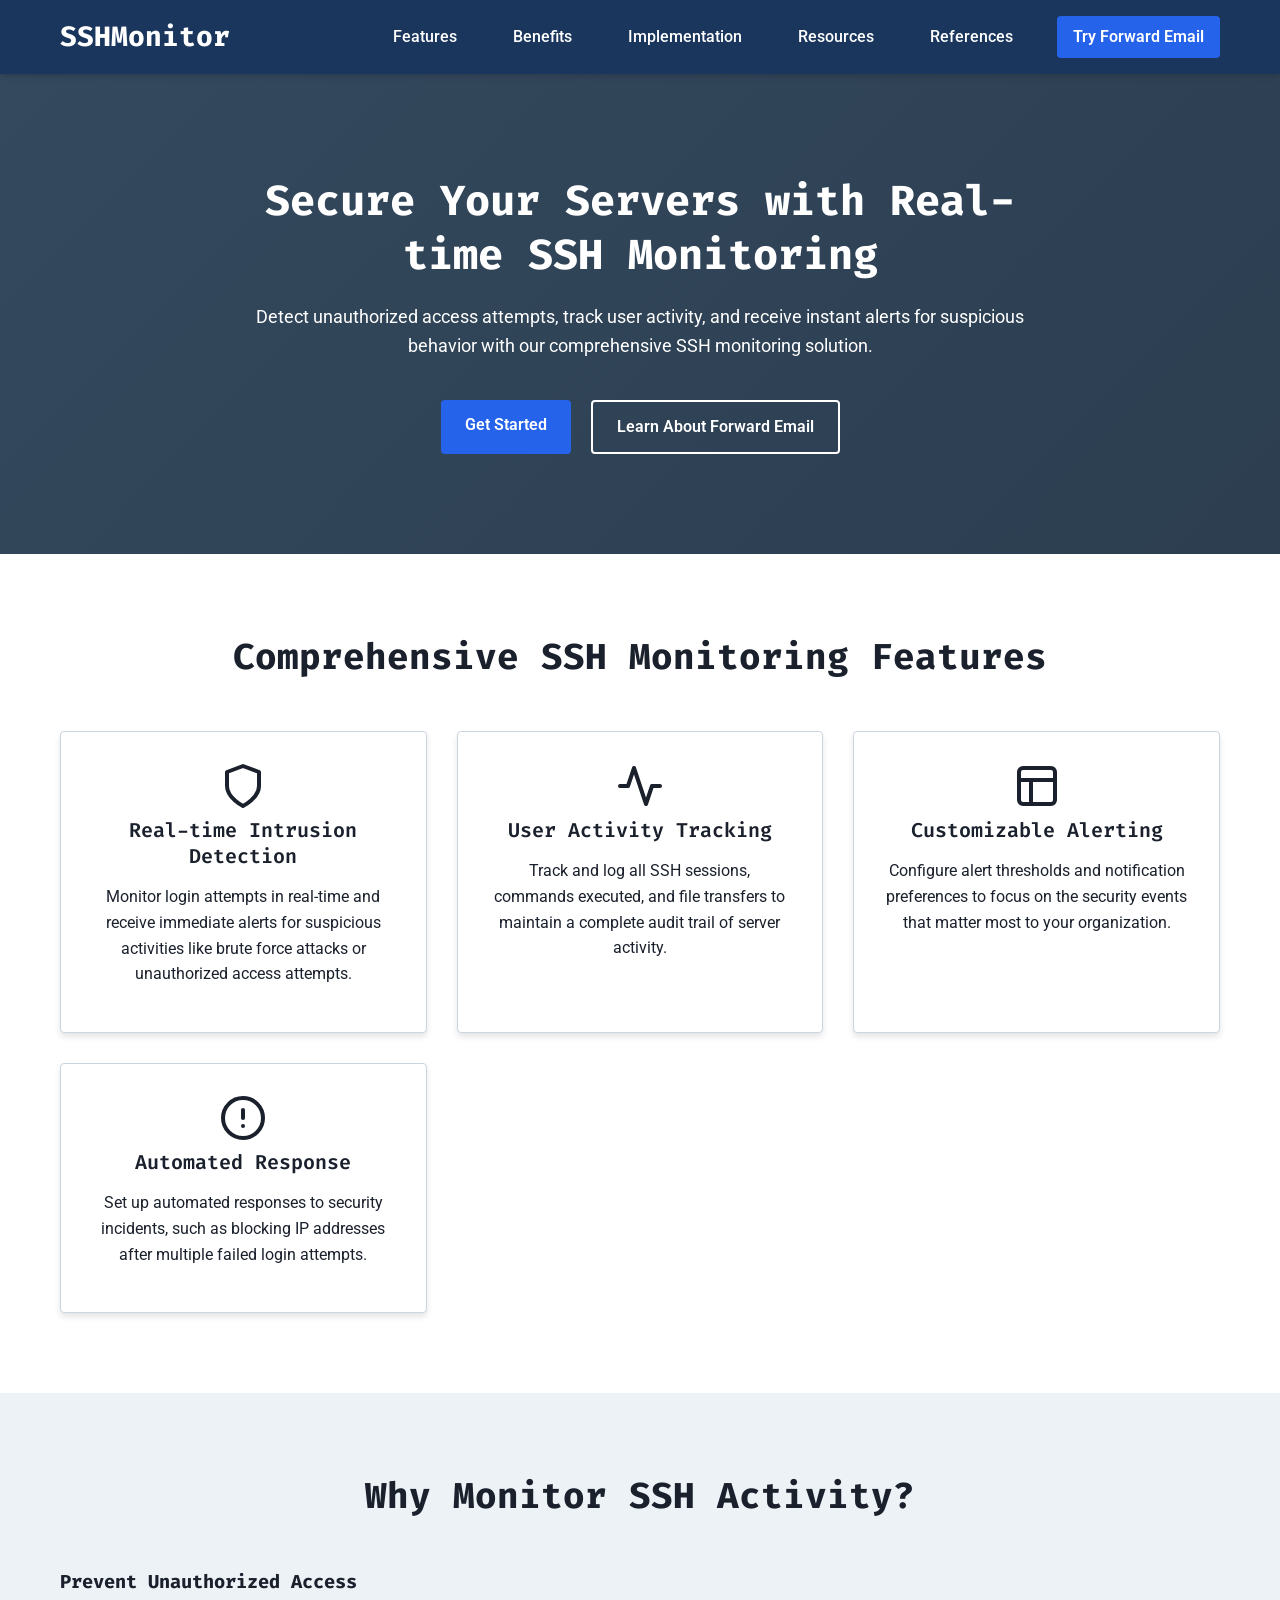
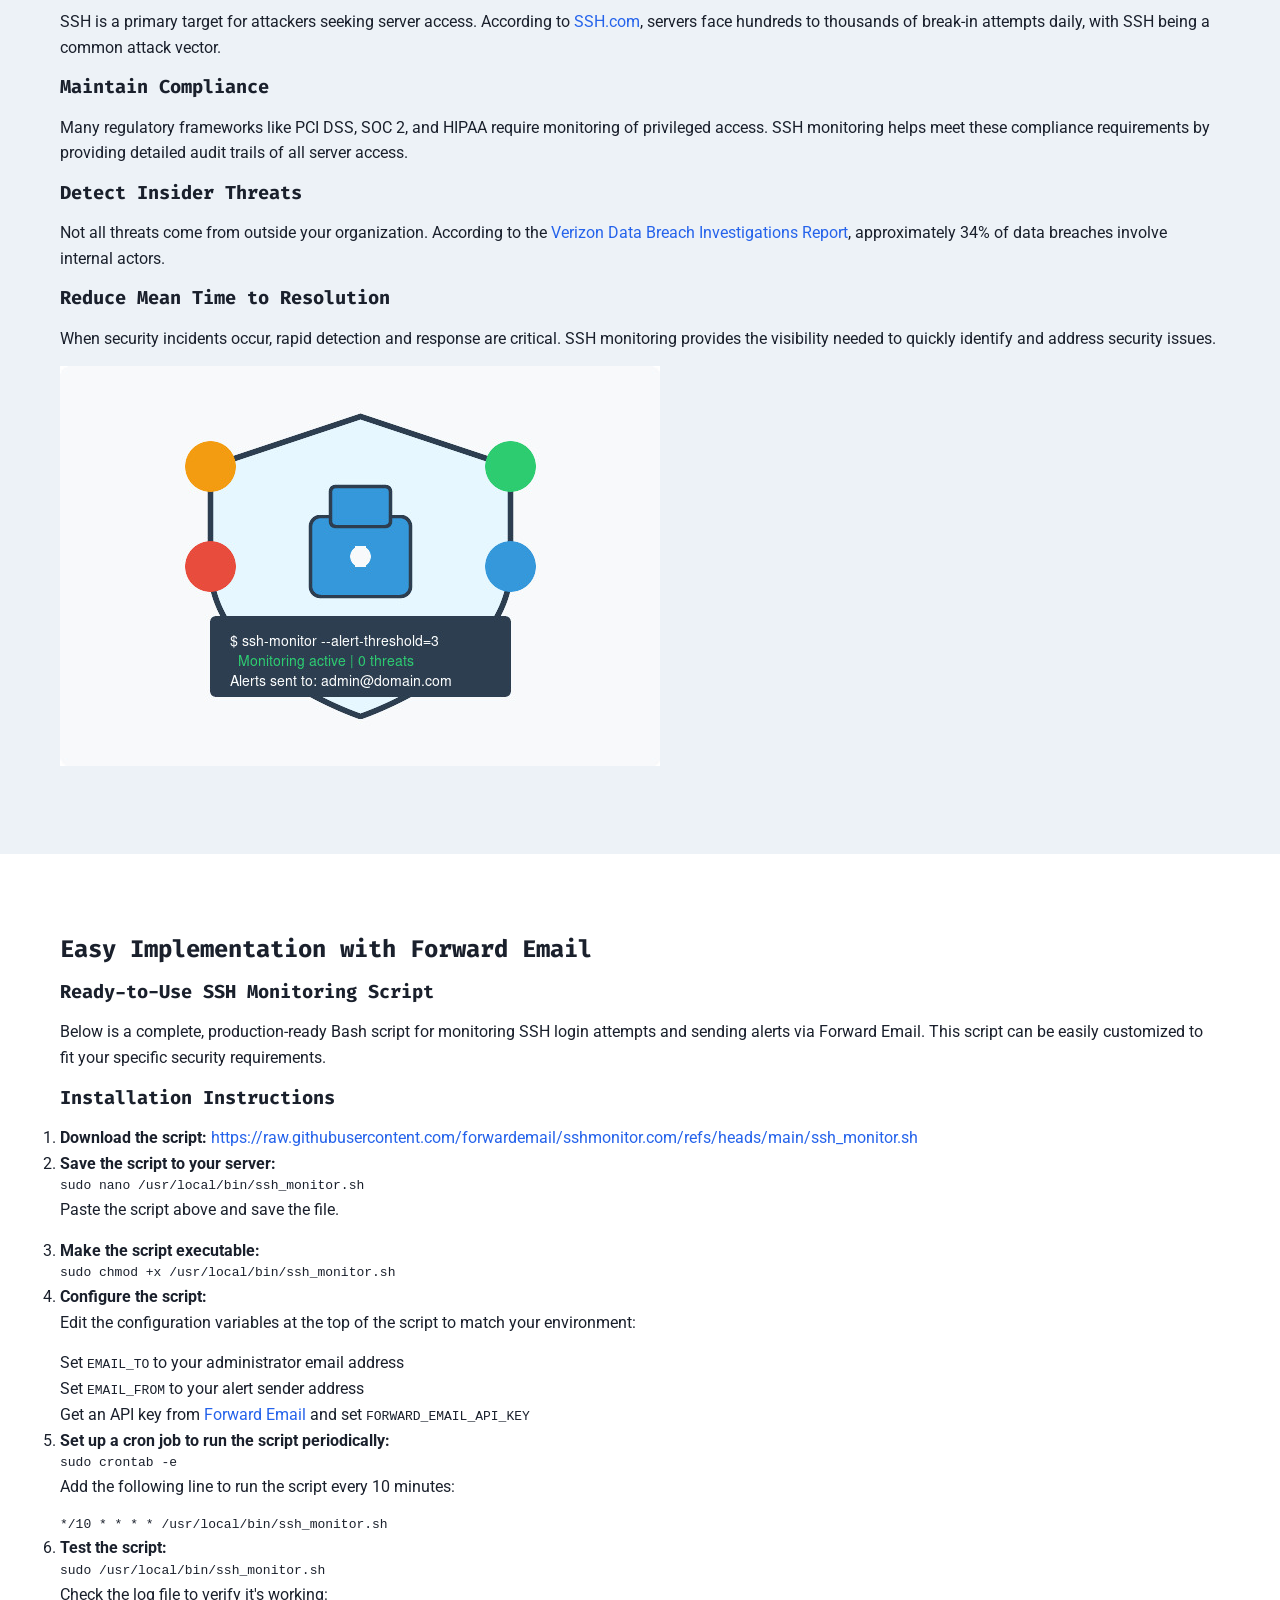
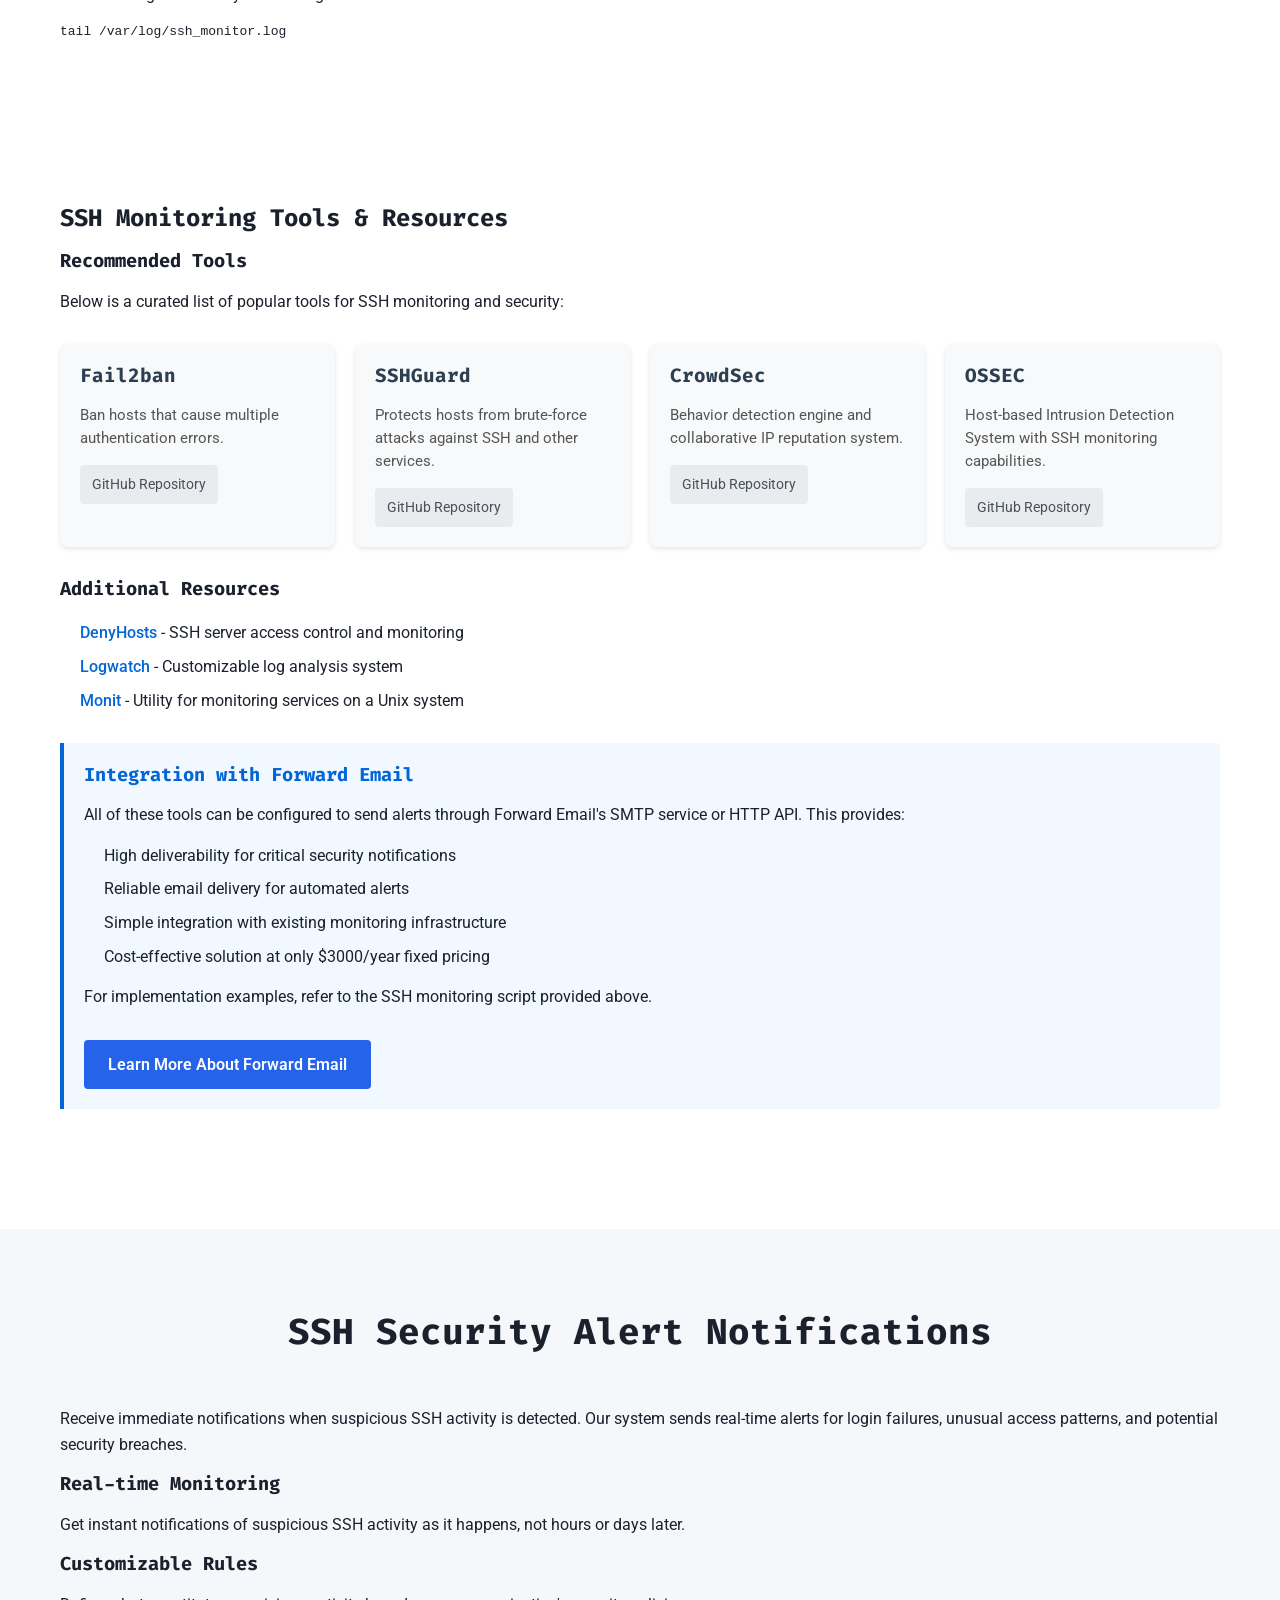
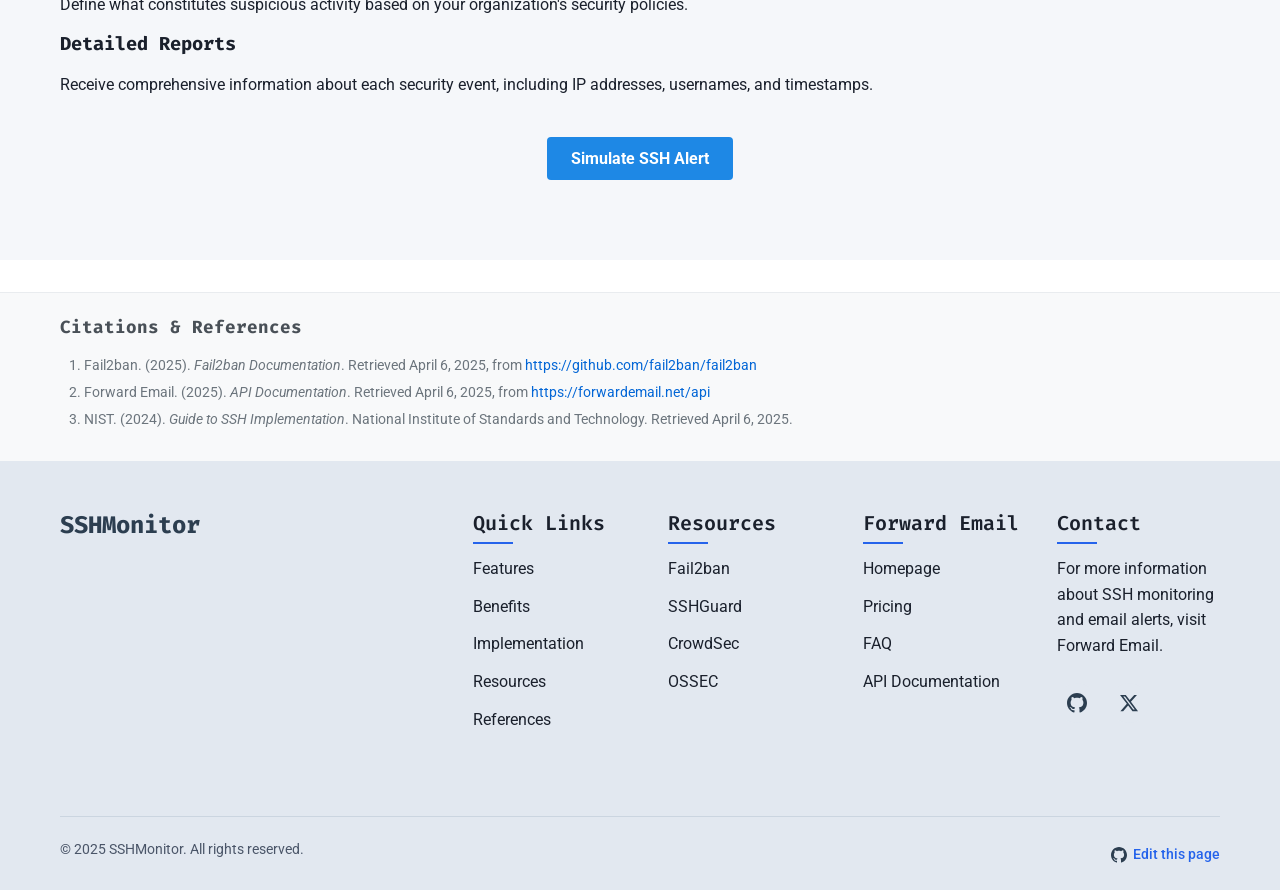
==== index.html @ 48f10095 "fix: added site" ====
<!DOCTYPE html>
<html lang="en">
<head>
    <link rel="preconnect" href="https://forwardemail.net">
    <meta charset="UTF-8">
    <meta name="viewport" content="width=device-width, initial-scale=1.0">
    <title>SSH Monitoring | Real-time Security Alerts & Activity Tracking</title>
    <meta name="description" content="Secure your servers with comprehensive SSH monitoring. Get real-time alerts for unauthorized access attempts, track user activity, and enhance your security posture.">
    <meta name="keywords" content="SSH monitoring, SSH security monitoring, SSH access monitoring, SSH activity monitoring, SSH connection monitoring, SSH login monitoring, SSH security alerts">
    <link rel="stylesheet" href="css/styles.css">
    <link rel="stylesheet" href="css/seo-optimization.css">
    <link rel="stylesheet" href="css/resources.css">
    <link rel="stylesheet" href="css/citations-compact.css">
    <link rel="stylesheet" href="css/enhanced-navigation.css">
    <link rel="stylesheet" href="css/light-mode.css">
    <link rel="stylesheet" href="css/light-mode-optimization.css">
    <link rel="stylesheet" href="css/global-contrast-fix.css">
    <link rel="stylesheet" href="css/light-mode-contrast-fix.css">
    <link rel="stylesheet" href="css/edit-link.css">
    <link rel="stylesheet" href="css/hero-text-fix.css">
    <link rel="stylesheet" href="css/mobile-menu.css">
    <link rel="stylesheet" href="css/mobile-header-fix.css">
    <link rel="stylesheet" href="css/button-contrast-fix.css">
    <!-- Favicon -->
    <link rel="icon" href="images/favicon.ico" type="image/x-icon">
    <script src="js/seo-optimization.js" defer></script>
    <script src="js/script.js" defer></script>

</head>
<body>
    <header>
        <div class="container">
            <div class="header-content">
                <div class="logo">
                    <h1>SSHMonitor</h1>
                </div>
                <nav>
                    <ul class="nav-links">
                        <li><a href="#features">Features</a></li>
                        <li><a href="#benefits">Benefits</a></li>
                        <li><a href="#implementation">Implementation</a></li>
                        <li><a href="#resources">Resources</a></li>
                        <li><a href="#citations">References</a></li>
                        <li><a href="https://forwardemail.net" class="btn-primary">Try Forward Email</a></li>
                    </ul>
                </nav>
            </div>
        </div>
    </header>

    <section class="hero">
        <div class="container">
            <div class="hero-content">
                <h1>Secure Your Servers with Real-time SSH Monitoring</h1>
                <p>Detect unauthorized access attempts, track user activity, and receive instant alerts for suspicious behavior with our comprehensive SSH monitoring solution.</p>
                <div class="cta-buttons">
                    <a href="#implementation" class="btn-primary">Get Started</a>
                    <a href="https://forwardemail.net" class="btn-secondary">Learn About Forward Email</a>
                </div>
            </div>
        </div>
    </section>

    <section id="features" class="features">
        <div class="container">
            <h2>Comprehensive SSH Monitoring Features</h2>
            <div class="features-grid">
                <div class="feature-card">
                    <div class="feature-icon">
                        <svg xmlns="http://www.w3.org/2000/svg" viewBox="0 0 24 24" width="48" height="48" fill="none" stroke="currentColor" stroke-width="2" stroke-linecap="round" stroke-linejoin="round">
                            <path d="M12 22s8-4 8-10V5l-8-3-8 3v7c0 6 8 10 8 10z"></path>
                        </svg>
                    </div>
                    <h3>Real-time Intrusion Detection</h3>
                    <p>Monitor login attempts in real-time and receive immediate alerts for suspicious activities like brute force attacks or unauthorized access attempts.</p>
                </div>
                <div class="feature-card">
                    <div class="feature-icon">
                        <svg xmlns="http://www.w3.org/2000/svg" viewBox="0 0 24 24" width="48" height="48" fill="none" stroke="currentColor" stroke-width="2" stroke-linecap="round" stroke-linejoin="round">
                            <path d="M22 12h-4l-3 9L9 3l-3 9H2"></path>
                        </svg>
                    </div>
                    <h3>User Activity Tracking</h3>
                    <p>Track and log all SSH sessions, commands executed, and file transfers to maintain a complete audit trail of server activity.</p>
                </div>
                <div class="feature-card">
                    <div class="feature-icon">
                        <svg xmlns="http://www.w3.org/2000/svg" viewBox="0 0 24 24" width="48" height="48" fill="none" stroke="currentColor" stroke-width="2" stroke-linecap="round" stroke-linejoin="round">
                            <rect x="3" y="3" width="18" height="18" rx="2" ry="2"></rect>
                            <line x1="3" y1="9" x2="21" y2="9"></line>
                            <line x1="9" y1="21" x2="9" y2="9"></line>
                        </svg>
                    </div>
                    <h3>Customizable Alerting</h3>
                    <p>Configure alert thresholds and notification preferences to focus on the security events that matter most to your organization.</p>
                </div>
                <div class="feature-card">
                    <div class="feature-icon">
                        <svg xmlns="http://www.w3.org/2000/svg" viewBox="0 0 24 24" width="48" height="48" fill="none" stroke="currentColor" stroke-width="2" stroke-linecap="round" stroke-linejoin="round">
                            <circle cx="12" cy="12" r="10"></circle>
                            <line x1="12" y1="8" x2="12" y2="12"></line>
                            <line x1="12" y1="16" x2="12.01" y2="16"></line>
                        </svg>
                    </div>
                    <h3>Automated Response</h3>
                    <p>Set up automated responses to security incidents, such as blocking IP addresses after multiple failed login attempts.</p>
                </div>
            </div>
        </div>
    </section>

    <section id="benefits" class="benefits">
        <div class="container">
            <h2>Why Monitor SSH Activity?</h2>
            <div class="benefits-content">
                <div class="benefits-text">
                    <h3>Prevent Unauthorized Access</h3>
                    <p>SSH is a primary target for attackers seeking server access. According to <a href="https://www.ssh.com/academy/ssh/security" target="_blank">SSH.com</a>, servers face hundreds to thousands of break-in attempts daily, with SSH being a common attack vector.</p>

                    <h3>Maintain Compliance</h3>
                    <p>Many regulatory frameworks like PCI DSS, SOC 2, and HIPAA require monitoring of privileged access. SSH monitoring helps meet these compliance requirements by providing detailed audit trails of all server access.</p>

                    <h3>Detect Insider Threats</h3>
                    <p>Not all threats come from outside your organization. According to the <a href="https://www.verizon.com/business/resources/reports/dbir/" target="_blank">Verizon Data Breach Investigations Report</a>, approximately 34% of data breaches involve internal actors.</p>

                    <h3>Reduce Mean Time to Resolution</h3>
                    <p>When security incidents occur, rapid detection and response are critical. SSH monitoring provides the visibility needed to quickly identify and address security issues.</p>
                </div>
                <div class="benefits-image">
                    <img src="images/ssh-benefits.jpg" alt="Forward Email service illustration">
                </div>
            </div>
        </div>
    </section>

    <section id="implementation" class="implementation">
        <div class="container">
            <h2>Easy Implementation with Forward Email</h2>
            <div class="implementation-content">
                <h3>Ready-to-Use SSH Monitoring Script</h3>
                <p>Below is a complete, production-ready Bash script for monitoring SSH login attempts and sending alerts via Forward Email. This script can be easily customized to fit your specific security requirements.</p>
                <h3>Installation Instructions</h3>
                <ol class="installation-steps">
                  <li>
<strong>Download the script:</strong> <a href="https://raw.githubusercontent.com/forwardemail/sshmonitor.com/refs/heads/main/ssh_monitor.sh" target="_blank">https://raw.githubusercontent.com/forwardemail/sshmonitor.com/refs/heads/main/ssh_monitor.sh</a>
                  </li>
                    <li>
                        <strong>Save the script to your server:</strong>
                        <div class="code-container">
                            <pre class="shiki-code" data-language="bash">sudo nano /usr/local/bin/ssh_monitor.sh</pre>
                        </div>
                        <p>Paste the script above and save the file.</p>
                    </li>
                    <li>
                        <strong>Make the script executable:</strong>
                        <div class="code-container">
                            <pre class="shiki-code" data-language="bash">sudo chmod +x /usr/local/bin/ssh_monitor.sh</pre>
                        </div>
                    </li>
                    <li>
                        <strong>Configure the script:</strong>
                        <p>Edit the configuration variables at the top of the script to match your environment:</p>
                        <ul>
                            <li>Set <code>EMAIL_TO</code> to your administrator email address</li>
                            <li>Set <code>EMAIL_FROM</code> to your alert sender address</li>
                            <li>Get an API key from <a href="https://forwardemail.net/my-account/security">Forward Email</a> and set <code>FORWARD_EMAIL_API_KEY</code></li>
                        </ul>
                    </li>
                    <li>
                        <strong>Set up a cron job to run the script periodically:</strong>
                        <pre><code>sudo crontab -e</code></pre>
                        <p>Add the following line to run the script every 10 minutes:</p>
                        <pre><code>*/10 * * * * /usr/local/bin/ssh_monitor.sh</code></pre>
                    </li>
                    <li>
                        <strong>Test the script:</strong>
                        <pre><code>sudo /usr/local/bin/ssh_monitor.sh</code></pre>
                        <p>Check the log file to verify it's working:</p>
                        <pre><code>tail /var/log/ssh_monitor.log</code></pre>
                    </li>
                </ol>
            </div>
        </div>
    </section>

    <section id="resources" class="resources">
        <div class="container">
            <h2>SSH Monitoring Tools &amp; Resources</h2>
            <div class="resources-content">
                <h3>Recommended Tools</h3>
                <p>Below is a curated list of popular tools for SSH monitoring and security:</p>

                <div class="tools-grid">
                    <div class="tool-card">
                        <h4>Fail2ban</h4>
                        <p>Ban hosts that cause multiple authentication errors.</p>
                        <a href="https://github.com/fail2ban/fail2ban" class="tool-link">GitHub Repository</a>
                    </div>
                    <div class="tool-card">
                        <h4>SSHGuard</h4>
                        <p>Protects hosts from brute-force attacks against SSH and other services.</p>
                        <a href="https://github.com/SSHGuard/sshguard" class="tool-link">GitHub Repository</a>
                    </div>
                    <div class="tool-card">
                        <h4>CrowdSec</h4>
                        <p>Behavior detection engine and collaborative IP reputation system.</p>
                        <a href="https://github.com/crowdsecurity/crowdsec" class="tool-link">GitHub Repository</a>
                    </div>
                    <div class="tool-card">
                        <h4>OSSEC</h4>
                        <p>Host-based Intrusion Detection System with SSH monitoring capabilities.</p>
                        <a href="https://github.com/ossec/ossec-hids" class="tool-link">GitHub Repository</a>
                    </div>
                </div>

                <h3>Additional Resources</h3>
                <ul class="resources-list">
                    <li><a href="https://github.com/denyhosts/denyhosts">DenyHosts</a> - SSH server access control and monitoring</li>
                    <li><a href="https://github.com/logwatch/logwatch">Logwatch</a> - Customizable log analysis system</li>
                    <li><a href="https://github.com/monit/monit">Monit</a> - Utility for monitoring services on a Unix system</li>
                </ul>

                <div class="integration-note">
                    <h3>Integration with Forward Email</h3>
                    <p>All of these tools can be configured to send alerts through Forward Email's SMTP service or HTTP API. This provides:</p>
                    <ul>
                        <li>High deliverability for critical security notifications</li>
                        <li>Reliable email delivery for automated alerts</li>
                        <li>Simple integration with existing monitoring infrastructure</li>
                        <li>Cost-effective solution at only $3000/year fixed pricing</li>
                    </ul>
                    <p>For implementation examples, refer to the SSH monitoring script provided above.</p>
                    <a href="https://forwardemail.net" class="btn-primary">Learn More About Forward Email</a>
                </div>
            </div>
        </div>
    </section>

    <section id="email-alerts" class="email-alerts">
        <div class="container">
            <h2>SSH Security Alert Notifications</h2>
            <p>Receive immediate notifications when suspicious SSH activity is detected. Our system sends real-time alerts for login failures, unusual access patterns, and potential security breaches.</p>
            <div class="alert-features">
                <div class="alert-feature">
                    <h3>Real-time Monitoring</h3>
                    <p>Get instant notifications of suspicious SSH activity as it happens, not hours or days later.</p>
                </div>
                <div class="alert-feature">
                    <h3>Customizable Rules</h3>
                    <p>Define what constitutes suspicious activity based on your organization's security policies.</p>
                </div>
                <div class="alert-feature">
                    <h3>Detailed Reports</h3>
                    <p>Receive comprehensive information about each security event, including IP addresses, usernames, and timestamps.</p>
                </div>
            </div>
            <!-- Demo button will be inserted here by JavaScript -->
        </div>
    </section>

    <section id="citations" class="citations-compact">
        <div class="container">
            <h3>Citations & References</h3>
            <ol>
                <li id="citation-1">Fail2ban. (2025). <em>Fail2ban Documentation</em>. Retrieved April 6, 2025, from <a href="https://github.com/fail2ban/fail2ban" target="_blank">https://github.com/fail2ban/fail2ban</a></li>
                <li id="citation-2">Forward Email. (2025). <em>API Documentation</em>. Retrieved April 6, 2025, from <a href="https://forwardemail.net/api" target="_blank">https://forwardemail.net/api</a></li>
                <li id="citation-3">NIST. (2024). <em>Guide to SSH Implementation</em>. National Institute of Standards and Technology. Retrieved April 6, 2025.</li>
            </ol>
        </div>
    </section>

    <footer>
        <div class="container">
            <div class="footer-content">
                <div class="footer-logo">
                    <h2>SSHMonitor</h2>
                </div>
                <div class="footer-grid">
                    <div class="footer-column">
                        <h3>Quick Links</h3>
                        <ul>
                            <li><a href="#features">Features</a></li>
                            <li><a href="#benefits">Benefits</a></li>
                            <li><a href="#implementation">Implementation</a></li>
                            <li><a href="#resources">Resources</a></li>
                            <li><a href="#citations">References</a></li>
                        </ul>
                    </div>
                    <div class="footer-column">
                        <h3>Resources</h3>
                        <ul>
                            <li><a href="https://github.com/fail2ban/fail2ban">Fail2ban</a></li>
                            <li><a href="https://github.com/SSHGuard/sshguard">SSHGuard</a></li>
                            <li><a href="https://github.com/crowdsecurity/crowdsec">CrowdSec</a></li>
                            <li><a href="https://github.com/ossec/ossec-hids">OSSEC</a></li>
                        </ul>
                    </div>
                    <div class="footer-column">
                        <h3>Forward Email</h3>
                        <ul>
                            <li><a href="https://forwardemail.net">Homepage</a></li>
                            <li><a href="https://forwardemail.net/pricing">Pricing</a></li>
                            <li><a href="https://forwardemail.net/faq">FAQ</a></li>
                            <li><a href="https://forwardemail.net/api">API Documentation</a></li>
                        </ul>
                    </div>
                    <div class="footer-column">
                        <h3>Contact</h3>
                        <p>For more information about SSH monitoring and email alerts, visit <a href="https://forwardemail.net">Forward Email</a>.</p>
                        <div class="social-links">
                            <a href="https://github.com/forwardemail" title="GitHub"><svg xmlns="http://www.w3.org/2000/svg" viewBox="0 0 24 24"><path d="M12 0c-6.626 0-12 5.373-12 12 0 5.302 3.438 9.8 8.207 11.387.599.111.793-.261.793-.577v-2.234c-3.338.726-4.033-1.416-4.033-1.416-.546-1.387-1.333-1.756-1.333-1.756-1.089-.745.083-.729.083-.729 1.205.084 1.839 1.237 1.839 1.237 1.07 1.834 2.807 1.304 3.492.997.107-.775.418-1.305.762-1.604-2.665-.305-5.467-1.334-5.467-5.931 0-1.311.469-2.381 1.236-3.221-.124-.303-.535-1.524.117-3.176 0 0 1.008-.322 3.301 1.23.957-.266 1.983-.399 3.003-.404 1.02.005 2.047.138 3.006.404 2.291-1.552 3.297-1.23 3.297-1.23.653 1.653.242 2.874.118 3.176.77.84 1.235 1.911 1.235 3.221 0 4.609-2.807 5.624-5.479 5.921.43.372.823 1.102.823 2.222v3.293c0 .319.192.694.801.576 4.765-1.589 8.199-6.086 8.199-11.386 0-6.627-5.373-12-12-12z"/></svg></a>
                            <a href="https://x.com/fwdemail" title="X"><svg xmlns="http://www.w3.org/2000/svg" viewBox="0 0 24 24"><style>.x-logo { fill: #000000; }</style><path class="x-logo" d="M18.244 2.25h3.308l-7.227 8.26 8.502 11.24H16.17l-5.214-6.817L4.99 21.75H1.68l7.73-8.835L1.254 2.25H8.08l4.713 6.231zm-1.161 17.52h1.833L7.084 4.126H5.117z"/></svg></a>
                        </div>
                    </div>
                </div>
            </div>
            <div class="footer-bottom">
                <p>&copy; 2025 SSHMonitor. All rights reserved.</p>
                <a href="https://github.com/forwardemail/sshmonitor.com" class="edit-link">
                    <svg xmlns="http://www.w3.org/2000/svg" viewBox="0 0 24 24" width="16" height="16">
                        <path d="M12 0c-6.626 0-12 5.373-12 12 0 5.302 3.438 9.8 8.207 11.387.599.111.793-.261.793-.577v-2.234c-3.338.726-4.033-1.416-4.033-1.416-.546-1.387-1.333-1.756-1.333-1.756-1.089-.745.083-.729.083-.729 1.205.084 1.839 1.237 1.839 1.237 1.07 1.834 2.807 1.304 3.492.997.107-.775.418-1.305.762-1.604-2.665-.305-5.467-1.334-5.467-5.931 0-1.311.469-2.381 1.236-3.221-.124-.303-.535-1.524.117-3.176 0 0 1.008-.322 3.301 1.23.957-.266 1.983-.399 3.003-.404 1.02.005 2.047.138 3.006.404 2.291-1.552 3.297-1.23 3.297-1.23.653 1.653.242 2.874.118 3.176.77.84 1.235 1.911 1.235 3.221 0 4.609-2.807 5.624-5.479 5.921.43.372.823 1.102.823 2.222v3.293c0 .319.192.694.801.576 4.765-1.589 8.199-6.086 8.199-11.386 0-6.627-5.373-12-12-12z"/>
                    </svg>
                    Edit this page
                </a>
            </div>
        </div>
    </footer>

    <script>
        // Add copy functionality to code blocks
        document.querySelectorAll('.copy-button').forEach(button => {
            button.addEventListener('click', () => {
                const codeBlock = button.closest('.code-block, .github-code-container').querySelector('code, pre');
                const textToCopy = codeBlock.textContent;

                navigator.clipboard.writeText(textToCopy).then(() => {
                    button.textContent = 'Copied!';
                    setTimeout(() => {
                        button.textContent = 'Copy';
                    }, 2000);
                });
            });
        });
    </script>
</body>
</html>
---- css/styles.css ----
/* Google Fonts */
@import url('https://fonts.googleapis.com/css2?family=Fira+Code:wght@400;500;600;700&family=Roboto:wght@400;500;700&display=swap');

:root {
  --primary-color: #e74c3c;
  --secondary-color: #34495e;
  --accent-color: #3498db;
  --light-color: #f5f7fa;
  --dark-color: #2c3e50;
  --text-color: #333;
  --text-light: #666;
  --border-radius: 4px;
  --box-shadow: 0 2px 10px rgba(0, 0, 0, 0.1);
  --transition: all 0.3s ease;
  --header-font: 'Fira Code', monospace;
  --body-font: 'Roboto', sans-serif;
}

* {
  box-sizing: border-box;
  margin: 0;
  padding: 0;
}

body {
  color: var(--text-color);
  background-color: #fff;
  font-family: var(--body-font);
  line-height: 1.6;
}

.container {
  width: 100%;
  max-width: 1200px;
  margin: 0 auto;
  padding: 0 20px;
}

h1, h2, h3, h4, h5, h6 {
  color: var(--dark-color);
  margin-bottom: 15px;
  font-weight: 600;
  line-height: 1.3;
  font-family: var(--header-font);
}

p {
  margin-bottom: 15px;
}

a {
  color: var(--accent-color);
  text-decoration: none;
  transition: var(--transition);
}

a:hover {
  color: #217dbb;
}

ul {
  list-style: none;
}

section {
  padding: 80px 0;
}

.btn-primary, .btn-secondary {
  display: inline-block;
  padding: 12px 24px;
  border-radius: var(--border-radius);
  font-weight: 600;
  text-align: center;
  cursor: pointer;
  transition: var(--transition);
}

.btn-primary {
  background-color: var(--primary-color);
  color: #fff;
  border: none;
}

.btn-primary:hover {
  background-color: #c0392b;
  color: #fff;
}

.btn-secondary {
  background-color: transparent;
  color: var(--primary-color);
  border: 2px solid var(--primary-color);
}

.btn-secondary:hover {
  background-color: rgba(231, 76, 60, 0.1);
}

header {
  position: sticky;
  top: 0;
  z-index: 100;
  background-color: var(--secondary-color);
  box-shadow: var(--box-shadow);
  padding: 15px 0;
}

header .container {
  display: flex;
  justify-content: space-between;
  align-items: center;
}

.logo h1 {
  font-size: 24px;
  margin-bottom: 0;
  color: #fff;
}

nav ul {
  display: flex;
  align-items: center;
}

nav ul li {
  margin-left: 25px;
}

nav ul li a {
  color: #fff;
  font-weight: 500;
}

nav ul li a:hover {
  color: var(--light-color);
}

.hero {
  background: linear-gradient(135deg, var(--secondary-color) 0%, var(--dark-color) 100%);
  color: #fff;
  text-align: center;
  padding: 100px 0;
}

.hero-content {
  max-width: 800px;
  margin: 0 auto;
}

.hero h1 {
  font-size: 42px;
  color: #fff;
  margin-bottom: 20px;
}

.hero h2 {
  font-size: 24px;
  font-weight: 400;
  color: rgba(255, 255, 255, 0.9);
  margin-bottom: 30px;
}

.hero p {
  font-size: 18px;
  margin-bottom: 40px;
}

.cta-buttons {
  display: flex;
  justify-content: center;
  gap: 20px;
}

.cta-buttons .btn-secondary {
  background-color: transparent;
  color: #fff;
  border: 2px solid #fff;
}

.cta-buttons .btn-secondary:hover {
  background-color: rgba(255, 255, 255, 0.1);
}

.features {
  background-color: #fff;
}

.features h2, .benefits h2, .how-it-works h2, .email-alerts h2, .use-cases h2, .features-comparison h2, .contact h2 {
  font-size: 36px;
  text-align: center;
  margin-bottom: 50px;
}

.features-grid {
  display: grid;
  grid-template-columns: repeat(auto-fit, minmax(300px, 1fr));
  gap: 30px;
}

.feature-card {
  background-color: var(--light-color);
  padding: 30px;
  border-radius: var(--border-radius);
  text-align: center;
  transition: var(--transition);
}

.feature-card:hover {
  transform: translateY(-5px);
  box-shadow: var(--box-shadow);
}

.feature-card .icon {
  width: 80px;
  height: 80px;
  margin: 0 auto 20px;
  display: flex;
  justify-content: center;
  align-items: center;
  background-color: rgba(231, 76, 60, 0.1);
  border-radius: 50%;
}

.feature-card .icon img {
  width: 40px;
  height: 40px;
}

.feature-card h3 {
  font-size: 20px;
  margin-bottom: 15px;
  color: var(--secondary-color);
}

.benefits {
  background-color: var(--light-color);
}

.benefits-grid {
  display: grid;
  grid-template-columns: repeat(auto-fit, minmax(300px, 1fr));
  gap: 30px;
}

.benefit-card {
  background-color: #fff;
  padding: 30px;
  border-radius: var(--border-radius);
  box-shadow: var(--box-shadow);
  transition: var(--transition);
}

.benefit-card:hover {
  transform: translateY(-5px);
  box-shadow: 0 10px 20px rgba(0, 0, 0, 0.1);
}

.benefit-card h3 {
  font-size: 20px;
  margin-bottom: 15px;
  color: var(--primary-color);
}

.how-it-works {
  background-color: #fff;
}

.workflow {
  max-width: 900px;
  margin: 0 auto;
}

.workflow-step {
  display: flex;
  position: relative;
  margin-bottom: 40px;
}

.workflow-step:last-child {
  margin-bottom: 0;
}

.workflow-step:not(:last-child):after {
  content: "";
  position: absolute;
  top: 60px;
  left: 20px;
  width: 2px;
  height: calc(100% + 20px);
  background-color: var(--primary-color);
}

.step-number {
  width: 40px;
  height: 40px;
  display: flex;
  justify-content: center;
  align-items: center;
  background-color: var(--primary-color);
  color: #fff;
  border-radius: 50%;
  margin-right: 20px;
  font-weight: bold;
  flex-shrink: 0;
  z-index: 1;
}

.step-content {
  flex-grow: 1;
  background-color: var(--light-color);
  padding: 20px;
  border-radius: var(--border-radius);
}

.step-content h3 {
  font-size: 20px;
  margin-bottom: 10px;
  color: var(--secondary-color);
}

.email-alerts {
  background-color: var(--light-color);
}

.email-alerts-content {
  display: grid;
  grid-template-columns: 1fr 1fr;
  gap: 40px;
  align-items: center;
}

.email-alerts-text h3 {
  font-size: 24px;
  margin-bottom: 20px;
  color: var(--secondary-color);
}

.email-alerts-text ul {
  margin-bottom: 20px;
}

.email-alerts-text ul li {
  position: relative;
  padding-left: 25px;
  margin-bottom: 10px;
}

.email-alerts-text ul li:before {
  content: "✓";
  position: absolute;
  left: 0;
  color: var(--primary-color);
  font-weight: bold;
}

.email-alerts-image img {
  display: block;
  width: 100%;
  max-width: 500px;
  margin: 0 auto;
}

.code-example {
  background-color: var(--dark-color);
  padding: 20px;
  border-radius: var(--border-radius);
  overflow: auto;
  margin-top: 30px;
}

.code-example pre {
  margin: 0;
}

.code-example code {
  font-family: var(--header-font);
  font-size: 14px;
  line-height: 1.5;
  color: #e6e6e6;
}

.use-cases {
  background-color: #fff;
}

.use-cases-grid {
  display: grid;
  grid-template-columns: repeat(auto-fit, minmax(300px, 1fr));
  gap: 30px;
}

.use-case {
  background-color: var(--light-color);
  padding: 30px;
  border-radius: var(--border-radius);
  box-shadow: var(--box-shadow);
}

.use-case h3 {
  font-size: 20px;
  margin-bottom: 15px;
  color: var(--primary-color);
}

.features-comparison {
  background-color: var(--light-color);
}

.table-container {
  overflow-x: auto;
}

.comparison-table {
  width: 100%;
  border-collapse: collapse;
  background-color: #fff;
  border-radius: var(--border-radius);
  box-shadow: var(--box-shadow);
  margin: 0 auto;
  overflow: hidden;
}

.comparison-table th, .comparison-table td {
  padding: 15px;
  text-align: center;
  border-bottom: 1px solid #eee;
}

.comparison-table th {
  background-color: var(--secondary-color);
  color: #fff;
  font-weight: 600;
}

.comparison-table th:first-child, .comparison-table td:first-child {
  text-align: left;
}

.comparison-table tr:last-child td {
  border-bottom: none;
}

.comparison-table tr:hover {
  background-color: rgba(231, 76, 60, 0.05);
}

.check {
  color: var(--primary-color);
  font-weight: bold;
}

.cross {
  color: var(--text-light);
}

.contact {
  background: linear-gradient(135deg, var(--secondary-color) 0%, var(--dark-color) 100%);
  color: #fff;
  text-align: center;
}

.contact h2, .contact p {
  color: #fff;
}

.contact p {
  font-size: 18px;
  max-width: 700px;
  margin: 0 auto 30px;
}

.contact-buttons {
  display: flex;
  justify-content: center;
  gap: 20px;
}

.contact .btn-secondary {
  color: #fff;
  border-color: #fff;
}

.contact .btn-secondary:hover {
  background-color: rgba(255, 255, 255, 0.1);
}

footer {
  background-color: var(--secondary-color);
  color: #fff;
  padding: 60px 0 20px;
}

.footer-content {
  display: grid;
  grid-template-columns: 1fr 2fr;
  gap: 40px;
  margin-bottom: 40px;
}

.footer-logo h2 {
  font-size: 24px;
  color: #2c3e50;
  margin-bottom: 10px;
}

.footer-logo p {
  color: rgba(255, 255, 255, 0.7);
}

.footer-logo a {
  color: var(--primary-color);
}

.footer-links {
  display: grid;
  grid-template-columns: repeat(3, 1fr);
  gap: 30px;
}

.link-group h3 {
  font-size: 18px;
  color: #fff;
  margin-bottom: 20px;
}

.link-group ul li {
  margin-bottom: 10px;
}

.link-group ul li a {
  color: rgba(255, 255, 255, 0.7);
  transition: var(--transition);
}

.link-group ul li a:hover {
  color: #fff;
}

.footer-bottom {
  text-align: center;
  padding-top: 20px;
  border-top: 1px solid rgba(255, 255, 255, 0.1);
}

.footer-bottom p {
  font-size: 14px;
  color: rgba(255, 255, 255, 0.5);
}

/* Social links */
.social-links a svg path {
  fill: #2c3e50;
}

/* Footer X icon fix */
.footer-bottom svg path {
  fill: #2c3e50;
}

@media (max-width: 992px) {
  .email-alerts-content, .footer-content {
    grid-template-columns: 1fr;
  }
  
  .email-alerts-image {
    order: -1;
  }
}

@media (max-width: 768px) {
  header .container {
    flex-direction: column;
  }
  
  nav ul {
    margin-top: 20px;
    justify-content: center;
    flex-wrap: wrap;
  }
  
  nav ul li {
    margin: 5px 10px;
  }
  
  .hero h1 {
    font-size: 32px;
  }
  
  .hero h2 {
    font-size: 20px;
  }
  
  section {
    padding: 60px 0;
  }
  
  .features h2, .benefits h2, .how-it-works h2, .email-alerts h2, .use-cases h2, .features-comparison h2, .contact h2 {
    font-size: 28px;
  }
  
  .cta-buttons, .contact-buttons {
    flex-direction: column;
    gap: 15px;
  }
  
  .footer-links {
    grid-template-columns: 1fr;
  }
  
  .workflow-step {
    flex-direction: column;
  }
  
  .workflow-step:not(:last-child):after {
    display: none;
  }
  
  .step-number {
    margin: 0 auto 15px;
  }
  
  /* Mobile menu styles */
  .mobile-menu-toggle {
    display: flex;
    flex-direction: column;
    justify-content: space-between;
    width: 30px;
    height: 21px;
    cursor: pointer;
    z-index: 100;
  }
  
  .mobile-menu-toggle span {
    display: block;
    width: 100%;
    height: 3px;
    background-color: var(--primary-color);
    border-radius: 3px;
    transition: all 0.3s ease;
  }
  
  header .container {
    position: relative;
  }
  
  nav {
    position: absolute;
    top: 100%;
    left: 0;
    width: 100%;
    background-color: var(--secondary-color);
    box-shadow: 0 5px 10px rgba(0, 0, 0, 0.1);
    padding: 0;
    max-height: 0;
    overflow: hidden;
    transition: max-height 0.5s ease;
    z-index: 99;
  }
  
  nav.active {
    max-height: 500px;
    padding: 15px 0;
  }
  
  nav ul {
    flex-direction: column;
    align-items: flex-start;
    width: 100%;
    margin: 0;
    padding: 0;
  }
  
  nav ul li {
    margin: 10px 20px;
    width: calc(100% - 40px);
  }
  
  nav ul li a.btn-primary {
    display: block;
    text-align: center;
    margin-top: 10px;
  }
}

@media (max-width: 576px) {
  .feature-card, .benefit-card, .use-case {
    padding: 20px;
  }
  
  .comparison-table th, .comparison-table td {
    padding: 10px;
    font-size: 14px;
  }
}
---- css/seo-optimization.css ----
img{max-width:100%;height:auto}body{color:#333;line-height:1.6}@media (width<=768px){.container{padding:0 15px}h1{font-size:28px}h2{font-size:24px}h3{font-size:20px}.hero{padding:60px 0}.hero h1{font-size:28px}.hero h2{font-size:18px}section{padding:50px 0}.feature-card,.benefit-card,.use-case{margin-bottom:20px}.cta-buttons{flex-direction:column}.cta-buttons a{margin-bottom:10px}.footer-content{flex-direction:column}.footer-links{margin-top:30px}}:focus{outline-offset:2px;outline:2px solid #3498db}button,a{cursor:pointer}@media print{body{color:#000;background:#fff;font-size:12pt}a{color:#000;text-decoration:underline}.hero,.contact,footer{color:#000!important;background:#fff!important}.hero h1,.hero h2,.contact h2,.contact p{color:#000!important}.btn-primary,.btn-secondary{border:1px solid #000;color:#000!important;background:0 0!important}nav,.cta-buttons,.contact-buttons{display:none!important}}html{scroll-behavior:smooth}input,textarea,select,button{font-family:inherit;font-size:inherit}.sr-only{clip:rect(0,0,0,0);white-space:nowrap;border-width:0;width:1px;height:1px;margin:-1px;padding:0;position:absolute;overflow:hidden}a:focus,button:focus{outline-offset:2px;outline:2px solid #3498db}.table-container{-webkit-overflow-scrolling:touch;overflow-x:auto}img.lazy{opacity:0;transition:opacity .3s}img.lazy.loaded{opacity:1}
---- css/resources.css ----
.tools-grid{grid-template-columns:repeat(auto-fill,minmax(250px,1fr));gap:20px;margin:30px 0;display:grid}.tool-card{background-color:#f8f9fa;border-radius:8px;padding:20px;transition:transform .3s,box-shadow .3s;box-shadow:0 2px 5px #0000001a}.tool-card:hover{transform:translateY(-5px);box-shadow:0 5px 15px #0000001a}.tool-card h4{color:#2c3e50;margin-top:0;font-size:1.2rem}.tool-card p{color:#555;margin-bottom:15px;font-size:.95rem;line-height:1.5}.tool-link{color:#495057;background-color:#e9ecef;border-radius:4px;padding:8px 12px;font-size:.9rem;text-decoration:none;transition:background-color .2s;display:inline-block}.tool-link:hover{color:#212529;background-color:#dee2e6}.resources-list{margin:20px 0;padding-left:20px}.resources-list li{margin-bottom:10px;line-height:1.5}.resources-list a{color:#0366d6;font-weight:500;text-decoration:none}.resources-list a:hover{text-decoration:underline}.integration-note{background-color:#f1f8ff;border-left:4px solid #0366d6;border-radius:0 4px 4px 0;margin:30px 0;padding:20px}.integration-note h3{color:#0366d6;margin-top:0}.integration-note ul{margin:15px 0;padding-left:20px}.integration-note li{margin-bottom:8px}.integration-note .btn-primary{margin-top:15px}.resources-content{margin-bottom:40px}
---- css/citations-compact.css ----
.citations-compact{background-color:#f8f9fa;border-top:1px solid #e9ecef;margin-top:2rem;padding:1.5rem 0;font-size:.85rem}.citations-compact h3{color:#495057;margin-bottom:1rem;font-size:1.1rem}.citations-compact ol{margin:0;padding-left:1.5rem}.citations-compact li{color:#6c757d;margin-bottom:.5rem;line-height:1.4}.citations-compact a{color:#0366d6;text-decoration:none}.citations-compact a:hover{text-decoration:underline}@media (width<=768px){.citations-compact{padding:1rem 0}.citations-compact ol{padding-left:1.2rem}.citations-compact li{font-size:.8rem}}
---- css/enhanced-navigation.css ----
:root{--nav-bg-color:#1a365d;--nav-text-color:#fff;--nav-hover-color:#63b3ed;--nav-active-color:#4299e1;--btn-primary-bg:#3182ce;--btn-primary-hover:#2b6cb0;--footer-bg-color:#f7fafc;--footer-text-color:#2d3748;--footer-link-color:#3182ce;--footer-link-hover:#2c5282;--social-icon-bg:#e2e8f0;--social-icon-color:#2d3748;--social-icon-hover-bg:#cbd5e0}header{background-color:var(--nav-bg-color)!important;padding:1rem 0!important;box-shadow:0 4px 6px -1px #0000001a,0 2px 4px -1px #0000000f!important}.header-content{justify-content:space-between;align-items:center;width:100%;display:flex}.logo h1{color:var(--nav-text-color)!important;margin:0!important;font-size:1.75rem!important;font-weight:700!important}nav{align-items:center;display:flex}.nav-links{align-items:center;margin:0;padding:0;list-style:none;display:flex}.nav-links li{margin:0 1rem!important}.nav-links li:first-child{margin-left:0!important}.nav-links li:last-child{margin-right:0!important}.nav-links a{color:var(--nav-text-color)!important;border-radius:.25rem!important;padding:.5rem .75rem!important;font-weight:500!important;text-decoration:none!important;transition:all .2s ease-in-out!important;position:relative!important}.nav-links a:hover{color:var(--nav-hover-color)!important;background-color:#ffffff1a!important}.nav-links a:after{content:"";background-color:var(--nav-hover-color);height:2px;transition:transform .2s ease-in-out;position:absolute;bottom:0;left:.75rem;right:.75rem;transform:scaleX(0)}.nav-links a:hover:after{transform:scaleX(1)}.nav-links .btn-primary{background-color:var(--btn-primary-bg)!important;color:#fff!important;border:none!important;border-radius:.25rem!important;padding:.5rem 1rem!important;font-weight:600!important;transition:background-color .2s ease-in-out!important}.nav-links .btn-primary:hover{background-color:var(--btn-primary-hover)!important;transform:translateY(-1px)!important;box-shadow:0 4px 6px -1px #0000001a,0 2px 4px -1px #0000000f!important}.nav-links .btn-primary:after{display:none!important}@media (width<=768px){.header-content{flex-direction:column;align-items:flex-start}.logo{margin-bottom:1rem}.nav-links{flex-direction:column;align-items:flex-start;width:100%}.nav-links li{width:100%;margin:.5rem 0!important}.nav-links a{width:100%;display:block;padding:.75rem 1rem!important}.nav-links a:after{display:none}}footer{background-color:var(--footer-bg-color)!important;border-top:1px solid #e2e8f0!important;padding:3rem 0 1.5rem!important}.footer-grid{grid-template-columns:repeat(4,1fr);gap:2rem;margin-bottom:2rem;display:grid}.footer-column h3{position:relative;color:var(--footer-text-color)!important;margin-bottom:1.25rem!important;font-size:1.25rem!important;font-weight:600!important}.footer-column h3:after{content:"";background-color:var(--btn-primary-bg);width:2.5rem;height:2px;position:absolute;bottom:-.5rem;left:0}.footer-column ul{margin:0;padding:0;list-style:none}.footer-column li{margin-bottom:.75rem}.footer-column a{color:var(--footer-text-color)!important;font-weight:400!important;text-decoration:none!important;transition:color .2s ease-in-out!important}.footer-column a:hover{color:var(--footer-link-color)!important;text-decoration:none!important}.social-links{margin-top:1.5rem;display:flex}.social-links a{border-radius:50%;justify-content:center;align-items:center;width:2.5rem;height:2.5rem;margin-right:.75rem;display:inline-flex;background-color:var(--social-icon-bg)!important;transition:all .2s ease-in-out!important}.social-links a:hover{background-color:var(--social-icon-hover-bg)!important;transform:translateY(-2px)!important}.social-links svg{width:1.25rem;height:1.25rem;fill:var(--social-icon-color)!important}.footer-bottom{text-align:center;border-top:1px solid #e2e8f0;padding-top:1.5rem;color:var(--footer-text-color)!important;font-size:.875rem!important}@media (width<=992px){.footer-grid{grid-template-columns:repeat(2,1fr)}}@media (width<=576px){.footer-grid{grid-template-columns:1fr}.footer-column{text-align:center}.footer-column h3:after{left:50%;transform:translate(-50%)}.social-links{justify-content:center}}
---- css/light-mode.css ----
/* Light Mode Only CSS */
:root {
  --bg-color: #fff;
  --text-color: #333;
  --heading-color: #2c3e50;
  --link-color: #1e88e5;
  --link-hover-color: #1565c0;
  --primary-color: #1e88e5;
  --secondary-color: #34495e;
  --accent-color: #2ecc71;
  --light-bg: #f5f7fa;
  --card-bg: #fff;
  --card-shadow: 0 2px 10px rgba(0, 0, 0, 0.1);
  --border-color: #e2e8f0;
  --code-bg: #f7fafc;
  --code-text: #2d3748;
  --nav-bg-color: #1a365d;
  --nav-text-color: #fff;
  --nav-hover-color: #63b3ed;
  --nav-active-color: #4299e1;
  --btn-primary-bg: #3182ce;
  --btn-primary-hover: #2b6cb0;
  --footer-bg-color: #f7fafc;
  --footer-text-color: #2d3748;
  --footer-link-color: #3182ce;
  --footer-link-hover: #2c5282;
  --social-icon-bg: #e2e8f0;
  --social-icon-color: #2d3748;
  --social-icon-hover-bg: #cbd5e0;
}

body {
  background-color: var(--bg-color);
  color: var(--text-color);
}

h1, h2, h3, h4, h5, h6 {
  color: var(--heading-color);
}

a {
  color: var(--link-color);
}

a:hover {
  color: var(--link-hover-color);
}

header {
  background-color: var(--nav-bg-color);
  box-shadow: 0 4px 6px rgba(0, 0, 0, 0.1);
}

.logo h1 {
  color: var(--nav-text-color);
}

nav ul li a {
  color: var(--nav-text-color);
  border-radius: 0.25rem;
  padding: 0.5rem 0.75rem;
  transition: all 0.2s ease-in-out;
  position: relative;
}

nav ul li a:hover {
  color: var(--nav-hover-color);
  background-color: rgba(255, 255, 255, 0.1);
}

nav ul li a:after {
  content: "";
  background-color: var(--nav-hover-color);
  height: 2px;
  transition: transform 0.2s ease-in-out;
  position: absolute;
  bottom: 0;
  left: 0.75rem;
  right: 0.75rem;
  transform: scaleX(0);
}

nav ul li a:hover:after {
  transform: scaleX(1);
}

.btn-primary {
  background-color: var(--btn-primary-bg);
  color: #fff;
}

.btn-primary:hover {
  background-color: var(--btn-primary-hover);
}

section {
  background-color: var(--bg-color);
}

.benefits, .universities {
  background-color: var(--light-bg);
}

.benefit-card, .feature-card, .testimonial {
  background-color: var(--card-bg);
  box-shadow: var(--card-shadow);
  transition: transform 0.3s;
}

.feature-card:hover {
  background-color: var(--primary-color);
}

.code-block, .api-code {
  background-color: var(--code-bg);
}

.code-block pre, .api-code pre, .code-block code, .api-code code {
  color: var(--code-text);
}

footer {
  background-color: var(--footer-bg-color);
  border-top: 1px solid var(--border-color);
}

.footer-column h3, .footer-column a {
  color: var(--footer-text-color);
}

.footer-column a:hover {
  color: var(--footer-link-color);
}

.social-links a {
  background-color: var(--social-icon-bg);
}

.social-links a:hover {
  background-color: var(--social-icon-hover-bg);
}

.social-links svg {
  fill: var(--social-icon-color);
}

/* Improved contrast for light mode */
.comparison-table th {
  background-color: #1a365d;
  color: #ffffff;
}

.comparison-table td {
  color: #333333;
}

.comparison-table tr:nth-child(even) {
  background-color: #f2f2f2;
}

.comparison-table tr:hover {
  background-color: #e6f2ff;
}

/* Ensure good contrast for testimonials */
.testimonial-author {
  color: #333333;
  font-weight: 600;
}

.testimonial-position {
  color: #555555;
}

/* Ensure good contrast for process boxes */
.process-step {
  background-color: #ffffff;
  border: 1px solid #e2e8f0;
  box-shadow: 0 2px 4px rgba(0, 0, 0, 0.05);
}

.process-step h3 {
  color: #2c3e50;
}

.process-step p {
  color: #4a5568;
}

/* Edit link styling */
.edit-link {
  display: flex;
  align-items: center;
  color: #3182ce;
  font-size: 0.875rem;
  text-decoration: none;
  transition: color 0.2s;
}

.edit-link:hover {
  color: #2c5282;
  text-decoration: underline;
}

.edit-link svg {
  margin-right: 0.375rem;
  fill: currentColor;
}

/* Footer bottom styling */
.footer-bottom {
  display: flex;
  justify-content: space-between;
  align-items: center;
  padding-top: 1rem;
  border-top: 1px solid #e2e8f0;
  margin-top: 2rem;
}

.footer-bottom p {
  margin: 0;
  color: #4a5568;
}
---- css/light-mode-optimization.css ----
/* Light Mode Optimization CSS */

/* Base variables with improved contrast */
:root {
  /* Text colors with better contrast */
  --text-color: #1a202c;
  --heading-color: #1a202c;
  --secondary-text-color: #2d3748;
  
  /* Background colors */
  --bg-color: #ffffff;
  --light-bg: #f7fafc;
  --card-bg: #ffffff;
  
  /* Link colors with better contrast */
  --link-color: #2563eb;
  --link-hover-color: #1e40af;
  
  /* Button colors with better contrast */
  --btn-primary-bg: #2563eb;
  --btn-primary-hover: #1e40af;
  --btn-text-color: #ffffff;
  
  /* Border and shadow */
  --border-color: #cbd5e0;
  --card-shadow: 0 4px 6px rgba(0, 0, 0, 0.1);
  
  /* Navigation colors */
  --nav-bg-color: #1a365d;
  --nav-text-color: #ffffff;
  --nav-hover-color: #63b3ed;
  
  /* Footer colors */
  --footer-bg-color: #f0f4f8;
  --footer-text-color: #1a202c;
  --footer-link-color: #2563eb;
  --footer-link-hover: #1e40af;
  
  /* Table colors */
  --table-header-bg: #e2e8f0;
  --table-header-text: #1a202c;
  --table-row-bg: #ffffff;
  --table-row-alt-bg: #f7fafc;
  --table-border: #e2e8f0;
  
  
  
  /* Form elements */
  --input-bg: #ffffff;
  --input-text: #1a202c;
  --input-border: #cbd5e0;
  --input-focus-border: #2563eb;
  
  /* Accent colors */
  --accent-color: #2563eb;
  --success-color: #0d9488;
  --warning-color: #d97706;
  --error-color: #dc2626;
}

/* Global text improvements */
body {
  color: var(--text-color);
  background-color: var(--bg-color);
  line-height: 1.6;
}

h1, h2, h3, h4, h5, h6 {
  color: var(--heading-color);
  font-weight: 700;
  line-height: 1.3;
}

p, li, td, th, label, input, select, textarea {
  color: var(--text-color);
}

small, .text-small {
  color: var(--secondary-text-color);
}

/* Link improvements */
a {
  color: var(--link-color);
  text-decoration: none;
  transition: color 0.2s;
}

a:hover {
  color: var(--link-hover-color);
  text-decoration: underline;
}

/* Button improvements */
.btn, button {
  font-weight: 600;
}

.btn-primary {
  background-color: var(--btn-primary-bg);
  color: var(--btn-text-color);
  border: none;
}

.btn-primary:hover {
  background-color: var(--btn-primary-hover);
  color: var(--btn-text-color);
}

.btn-secondary {
  background-color: transparent;
  color: var(--btn-primary-bg);
  border: 1px solid var(--btn-primary-bg);
}

.btn-secondary:hover {
  background-color: rgba(37, 99, 235, 0.1);
  color: var(--btn-primary-hover);
  border-color: var(--btn-primary-hover);
}

/* Card improvements */
.card, .feature-card, .benefit-card, .solution-card, .step, .use-case, .testimonial {
  background-color: var(--card-bg);
  box-shadow: var(--card-shadow);
  border: 1px solid var(--border-color);
}

/* Table improvements */
table {
  border-collapse: collapse;
  width: 100%;
  margin: 1rem 0;
  border: 1px solid var(--table-border);
}

table th {
  background-color: var(--table-header-bg);
  color: var(--table-header-text);
  font-weight: 600;
  text-align: left;
  padding: 0.75rem;
  border: 1px solid var(--table-border);
}

table td {
  padding: 0.75rem;
  border: 1px solid var(--table-border);
  color: var(--text-color);
}

table tr:nth-child(even) {
  background-color: var(--table-row-alt-bg);
}

table tr:hover {
  background-color: rgba(37, 99, 235, 0.05);
}

/* Comparison table specific improvements */
.comparison-table th {
  background-color: var(--nav-bg-color);
  color: #ffffff;
  font-weight: 600;
}

.comparison-table td {
  color: var(--text-color);
}

.comparison-table tr:nth-child(even) {
  background-color: var(--table-row-alt-bg);
}

.comparison-table tr:hover {
  background-color: rgba(37, 99, 235, 0.05);
}

.comparison-table td.highlight {
  background-color: rgba(46, 204, 113, 0.2);
  font-weight: 600;
}

/* Form element improvements */
input, select, textarea {
  background-color: var(--input-bg);
  color: var(--input-text);
  border: 1px solid var(--input-border);
  padding: 0.5rem 0.75rem;
  border-radius: 0.25rem;
}

input:focus, select:focus, textarea:focus {
  border-color: var(--input-focus-border);
  outline: none;
  box-shadow: 0 0 0 3px rgba(37, 99, 235, 0.2);
}

label {
  color: var(--heading-color);
  font-weight: 500;
  margin-bottom: 0.5rem;
  display: inline-block;
}

/* Navigation improvements */
header {
  background-color: var(--nav-bg-color);
}

nav ul li a {
  color: var(--nav-text-color);
  font-weight: 500;
}

nav ul li a:hover {
  color: var(--nav-hover-color);
}

/* Footer improvements */
footer {
  background-color: var(--footer-bg-color);
  color: var(--footer-text-color);
  border-top: 1px solid var(--border-color);
}

footer h2, footer h3, footer h4 {
  color: var(--heading-color);
}

footer p {
  color: var(--footer-text-color);
}

footer a {
  color: var(--footer-link-color);
}

footer a:hover {
  color: var(--footer-link-hover);
}

.footer-bottom {
  display: flex;
  justify-content: space-between;
  align-items: center;
  padding-top: 1rem;
  border-top: 1px solid var(--border-color);
  margin-top: 2rem;
}



/* Testimonial improvements */
.testimonial {
  background-color: var(--card-bg);
  box-shadow: var(--card-shadow);
}

.testimonial blockquote {
  color: var(--text-color);
}

.testimonial-author, cite {
  color: var(--heading-color) !important;
  font-weight: 600;
}

.testimonial-position {
  color: var(--secondary-text-color);
}

/* University names improvements */
.university-name {
  color: var(--heading-color);
  font-weight: 600;
  font-family: Georgia, serif;
}

/* Edit link styling */
.edit-link {
  display: flex;
  align-items: center;
  color: var(--footer-link-color);
  font-size: 0.875rem;
  text-decoration: none;
  transition: color 0.2s;
}

.edit-link:hover {
  color: var(--footer-link-hover);
  text-decoration: underline;
}

.edit-link svg {
  margin-right: 0.375rem;
  fill: currentColor;
}

/* Calculator improvements */
.calculator-form {
  background-color: var(--light-bg);
  border: 1px solid var(--border-color);
  padding: 1.5rem;
  border-radius: 0.5rem;
}

.result-item {
  background-color: var(--card-bg);
  border: 1px solid var(--border-color);
  padding: 1rem;
  margin-bottom: 1rem;
  border-radius: 0.25rem;
}

.result-item h3 {
  color: var(--heading-color);
  margin-top: 0;
}

.result-item p {
  color: var(--text-color);
  margin-bottom: 0;
}

.result-item.highlight {
  background-color: rgba(46, 204, 113, 0.1);
  border-color: var(--success-color);
}

/* Process steps improvements */
.step {
  background-color: var(--card-bg);
  border: 1px solid var(--border-color);
  padding: 1.5rem;
  margin-bottom: 1.5rem;
  border-radius: 0.5rem;
}

.step h3 {
  color: var(--heading-color);
  margin-top: 0;
}

.step p {
  color: var(--text-color);
}
---- css/global-contrast-fix.css ----
[data-theme=dark]{--text-color:#f0f0f0;--heading-color:#fff;--background-color:#1a202c;--card-bg:#2d3748;--border-color:#4a5568;--light-bg:#374151;--accent-light:#63b3ed;--link-color:#90cdf4;--link-hover-color:#bee3f8;--button-text:#fff;--button-bg:#3182ce;--button-hover-bg:#2c5282;--code-bg:#2d3748;--code-text:#f0f0f0;--table-header-bg:#2d3748;--table-header-text:#fff;--table-row-bg:#1a202c;--table-row-alt-bg:#2d3748;--table-border:#4a5568;--highlight-bg:#4299e14d;--highlight-text:#fff}[data-theme=dark] body{background-color:var(--background-color);color:var(--text-color)}[data-theme=dark] h1,[data-theme=dark] h2,[data-theme=dark] h3,[data-theme=dark] h4,[data-theme=dark] h5,[data-theme=dark] h6{color:var(--heading-color)}[data-theme=dark] p,[data-theme=dark] li,[data-theme=dark] span:not(.checkmark):not(.x-mark){color:var(--text-color)}[data-theme=dark] a:not(.btn-primary):not(.btn-secondary){color:var(--link-color)}[data-theme=dark] a:not(.btn-primary):not(.btn-secondary):hover{color:var(--link-hover-color)}[data-theme=dark] .btn-primary{background-color:var(--button-bg);color:var(--button-text)}[data-theme=dark] .btn-primary:hover{background-color:var(--button-hover-bg)}[data-theme=dark] .btn-secondary{border-color:var(--link-color);color:var(--link-color)}[data-theme=dark] .btn-secondary:hover{background-color:#90cdf41a}[data-theme=dark] .feature-card,[data-theme=dark] .benefit-card,[data-theme=dark] .solution-card,[data-theme=dark] .step,[data-theme=dark] .use-case,[data-theme=dark] .calculator-form,[data-theme=dark] .result-item,[data-theme=dark] .testimonial{background-color:var(--card-bg);color:var(--text-color);border-color:var(--border-color)}[data-theme=dark] .hero{background:linear-gradient(135deg,#2c5282 0%,#1a202c 100%)}[data-theme=dark] section:nth-child(odd){background-color:var(--background-color)}[data-theme=dark] section:nth-child(2n){background-color:var(--card-bg)}[data-theme=dark] table{border-color:var(--table-border)}[data-theme=dark] th{background-color:var(--table-header-bg);color:var(--table-header-text);border-color:var(--table-border)}[data-theme=dark] td{background-color:var(--table-row-bg);color:var(--text-color);border-color:var(--table-border)}[data-theme=dark] tr:nth-child(2n) td{background-color:var(--table-row-alt-bg)}[data-theme=dark] .highlight,[data-theme=dark] .highlighted,[data-theme=dark] td.highlight{background-color:var(--highlight-bg);color:var(--highlight-text)}[data-theme=dark] input,[data-theme=dark] select,[data-theme=dark] textarea{background-color:var(--light-bg);color:var(--text-color);border-color:var(--border-color)}[data-theme=dark] label{color:var(--heading-color)}[data-theme=dark] pre,[data-theme=dark] code{background-color:var(--code-bg);color:var(--code-text)}[data-theme=dark] footer{background-color:var(--card-bg);color:var(--text-color);border-top:1px solid var(--border-color)}[data-theme=dark] footer h3{color:var(--heading-color)}[data-theme=dark] .checkmark{color:#4ade80!important}[data-theme=dark] .x-mark{color:#f87171!important}[data-theme=dark] .citations-compact{background-color:var(--background-color)}[data-theme=dark] .citations-compact h3{color:var(--heading-color)}[data-theme=dark] .citations-compact ol li{color:var(--text-color)}[data-theme=dark] .testimonial-author,[data-theme=dark] cite{font-weight:600;color:var(--heading-color)!important}[data-theme=dark] .university-name{background-color:var(--card-bg);color:var(--heading-color);border-color:var(--border-color)}.theme-toggle{background-color:var(--card-bg);border:2px solid var(--border-color);cursor:pointer;z-index:1000;border-radius:50%;justify-content:center;align-items:center;width:50px;height:50px;display:flex;position:fixed;bottom:20px;right:20px;box-shadow:0 2px 10px #0003}.theme-toggle svg{fill:currentColor;width:24px;height:24px}[data-theme=dark] .theme-toggle{background-color:var(--light-bg)}.theme-toggle .moon-icon{display:block}.theme-toggle .sun-icon,[data-theme=dark] .theme-toggle .moon-icon{display:none}[data-theme=dark] .theme-toggle .sun-icon{display:block}
---- css/light-mode-contrast-fix.css ----
/* Light Mode Contrast Fixes */

/* Improve contrast in light mode for all landing pages */
:root {
  /* Darker text colors for better contrast */
  --text-color: #1a202c;
  --heading-color: #1a202c;
  --footer-text-color: #1a202c;
  --footer-link-color: #2563eb;
  --footer-link-hover: #1e40af;
  
  /* Slightly darker background for footer */
  --footer-bg-color: #e2e8f0;
  
  /* Improved contrast for links */
  --link-color: #2563eb;
  --link-hover-color: #1e40af;
  
  /* Better contrast for buttons */
  --btn-primary-bg: #2563eb;
  --btn-primary-hover: #1e40af;
  
  /* Better contrast for cards and sections */
  --light-bg: #edf2f7;
  --card-bg: #ffffff;
  --border-color: #cbd5e0;
}

/* Footer specific improvements for light mode */
footer {
  color: var(--footer-text-color);
}

footer h2, 
footer h3, 
footer h4 {
  color: var(--heading-color);
}

footer p {
  color: var(--footer-text-color);
}

footer a {
  color: var(--footer-link-color);
  font-weight: 500;
}

footer a:hover {
  color: var(--footer-link-hover);
}

.footer-content,
.footer-links,
.footer-bottom {
  color: var(--footer-text-color);
}

.footer-logo p {
  color: var(--footer-text-color);
}

.link-group h3 {
  color: var(--heading-color);
  font-weight: 600;
}

.link-group ul li a {
  color: var(--footer-link-color);
}

.link-group ul li a:hover {
  color: var(--footer-link-hover);
}

/* Testimonial improvements for light mode */
.testimonial {
  background-color: #ffffff;
  box-shadow: 0 4px 6px rgba(0, 0, 0, 0.1);
}

.testimonial blockquote {
  color: var(--text-color);
}

.testimonial-author,
cite {
  color: var(--heading-color) !important;
  font-weight: 600;
}

/* Card improvements for light mode */
.feature-card,
.benefit-card,
.solution-card,
.step,
.use-case {
  color: var(--text-color);
}

.feature-card h3,
.benefit-card h3,
.solution-card h3,
.step h3,
.use-case h3 {
  color: var(--heading-color);
  font-weight: 600;
}

/* Table improvements for light mode */
table th {
  background-color: #e2e8f0;
  color: var(--heading-color);
}

table td {
  color: var(--text-color);
}

/* Form elements improvements for light mode */
input, 
select, 
textarea {
  background-color: #ffffff;
  color: var(--text-color);
  border-color: #cbd5e0;
}

label {
  color: var(--heading-color);
  font-weight: 500;
}

/* Button improvements for light mode */
.btn-primary {
  color: #ffffff;
  font-weight: 600;
}

.btn-secondary {
  color: var(--btn-primary-bg);
  font-weight: 600;
  border-color: var(--btn-primary-bg);
}

/* Navigation improvements for light mode */
nav ul li a {
  font-weight: 500;
}

/* University names improvements for light mode */
.university-name {
  color: var(--heading-color);
  font-weight: 600;
}
---- css/edit-link.css ----
/* Edit this page link styles */
.edit-link {
  display: inline-flex;
  align-items: center;
  margin-top: 10px;
  color: var(--footer-link-color);
  font-size: 0.9rem;
  text-decoration: none;
  transition: color 0.2s ease;
}

.edit-link:hover {
  color: var(--footer-link-hover);
}

.edit-link svg {
  width: 16px;
  height: 16px;
  margin-right: 6px;
  fill: currentColor;
}

.footer-bottom {
  display: flex;
  justify-content: space-between;
  align-items: center;
  flex-wrap: wrap;
  gap: 10px;
}

@media (max-width: 768px) {
  .footer-bottom {
    flex-direction: column;
    align-items: flex-start;
  }
}
---- css/hero-text-fix.css ----
/* Fix for hero paragraph text color */
.hero p {
  color: #ffffff !important; /* Ensure white text in hero sections */
}
---- css/mobile-menu.css ----
/* Mobile menu styles - updated to hide navbar links on mobile without hamburger icon */

@media (max-width: 768px) {
  header .container {
    display: flex;
    align-items: center;
    justify-content: space-between;
    padding: 8px 20px; /* Reduced from 15px to 8px for top/bottom padding */
  }
  
  .site-logo {
    margin-right: auto;
  }
  
  /* Hide navigation links on mobile */
  nav ul.nav-links {
    display: none;
  }
  
  /* Keep only the logo visible */
  .logo {
    display: block;
  }
  
  /* Improve vertical alignment in header */
  .header-content {
    display: flex;
    align-items: center;
    justify-content: center;
    min-height: 60px;
  }
  
  .logo h1, .logo h2 {
    margin: 0;
    line-height: 1.2;
    vertical-align: middle;
  }
}
---- css/mobile-header-fix.css ----
/* Improved mobile header alignment for all landing pages */

@media (max-width: 768px) {
  /* Improve vertical alignment in header */
  .header-content {
    display: flex;
    align-items: center;
    justify-content: center;
    min-height: 60px;
    padding: 8px 0;
  }
  
  /* Adjust logo sizing and spacing */
  .logo {
    display: flex;
    align-items: center;
    justify-content: center;
    width: 100%;
  }
  
  .logo h1, .logo h2 {
    margin: 0;
    line-height: 1.2;
    text-align: center;
  }
  
  /* Ensure hero content is properly aligned on mobile */
  .hero-content {
    padding: 40px 0;
  }
  
  .hero h1 {
    font-size: 28px;
    line-height: 1.3;
    margin-bottom: 15px;
  }
  
  .hero h2 {
    font-size: 18px;
    line-height: 1.4;
    margin-bottom: 20px;
  }
  
  .hero p {
    font-size: 16px;
    line-height: 1.5;
    margin-bottom: 25px;
  }
  
  /* Improve CTA buttons alignment */
  .cta-buttons {
    display: flex;
    flex-direction: column;
    align-items: center;
    gap: 10px;
  }
  
  .cta-buttons a {
    width: 100%;
    max-width: 250px;
    text-align: center;
  }
}
---- css/button-contrast-fix.css ----
/* Fix for btn-secondary hover contrast in hero sections */
.hero .btn-secondary:hover {
  background-color: rgba(255, 255, 255, 0.3); /* Increased opacity for better contrast */
  color: #ffffff; /* Ensure text is white for better visibility */
  border-color: #ffffff; /* Keep border white */
}
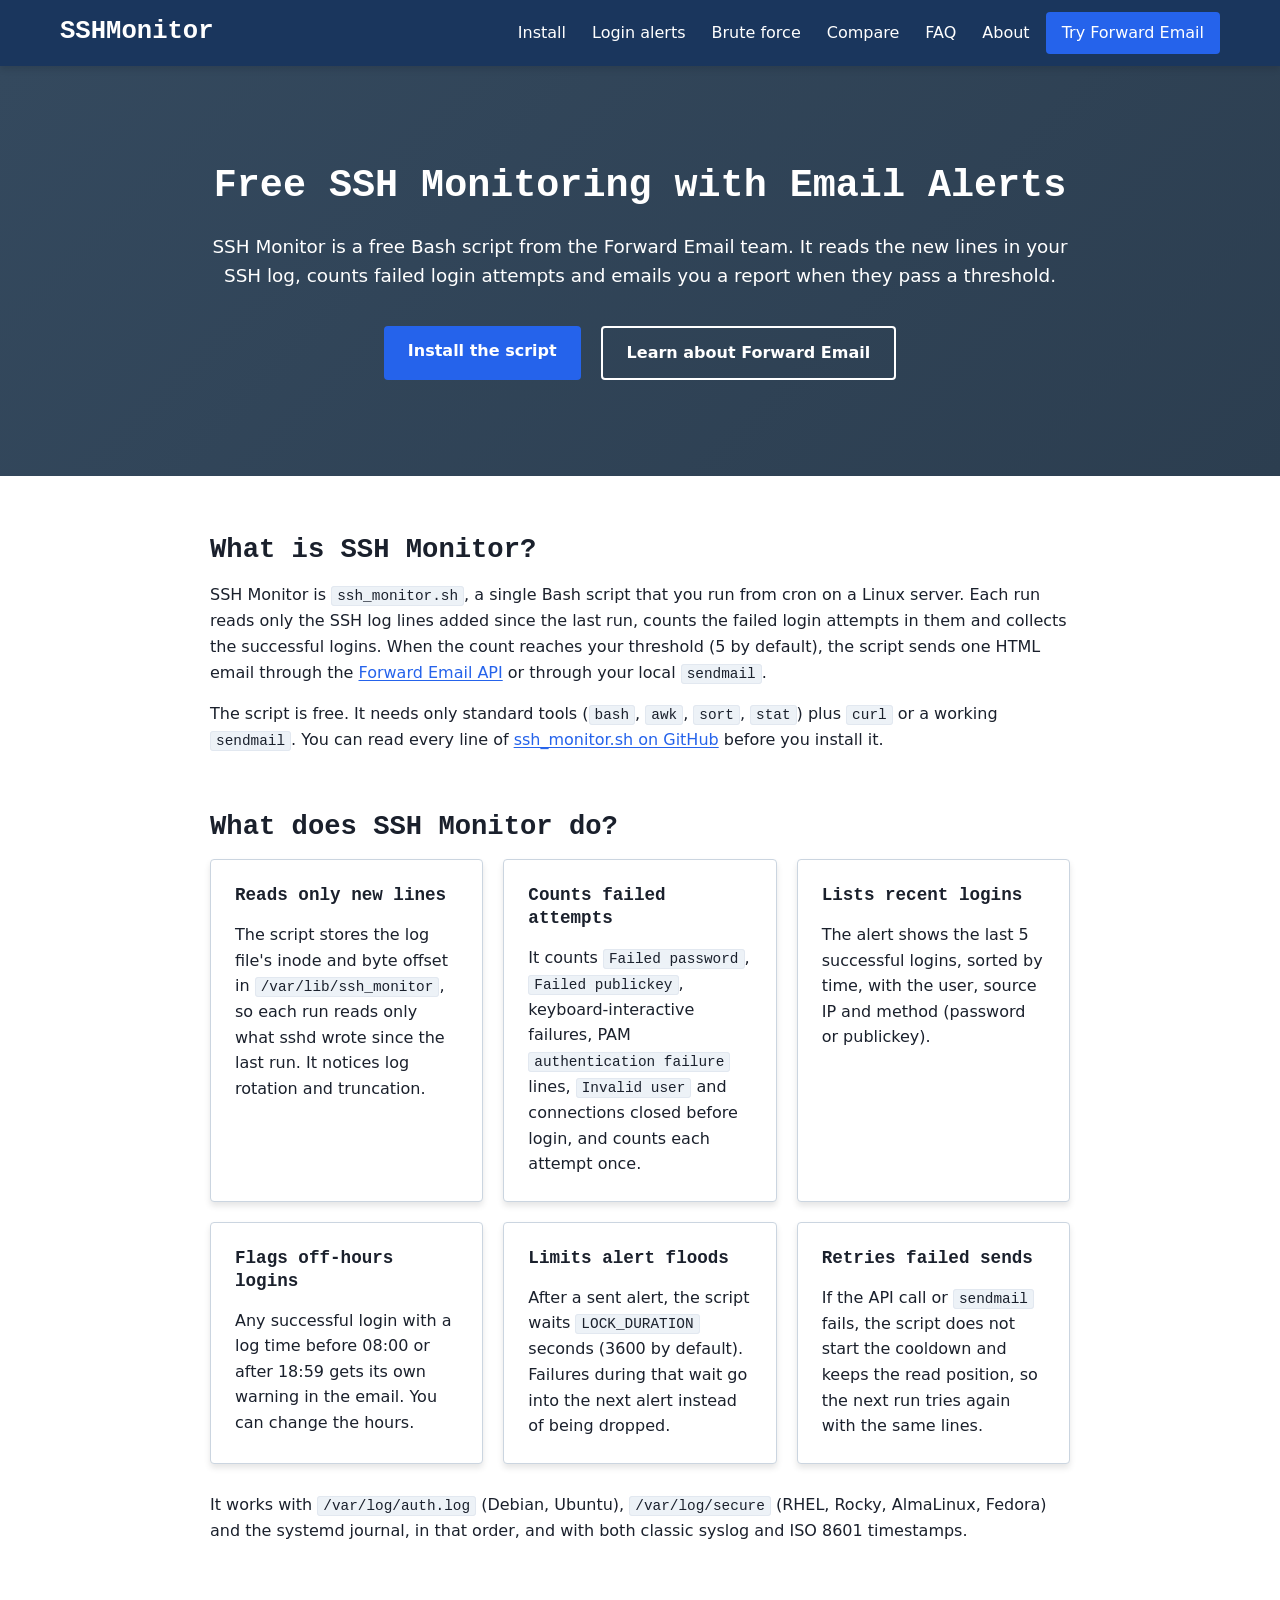
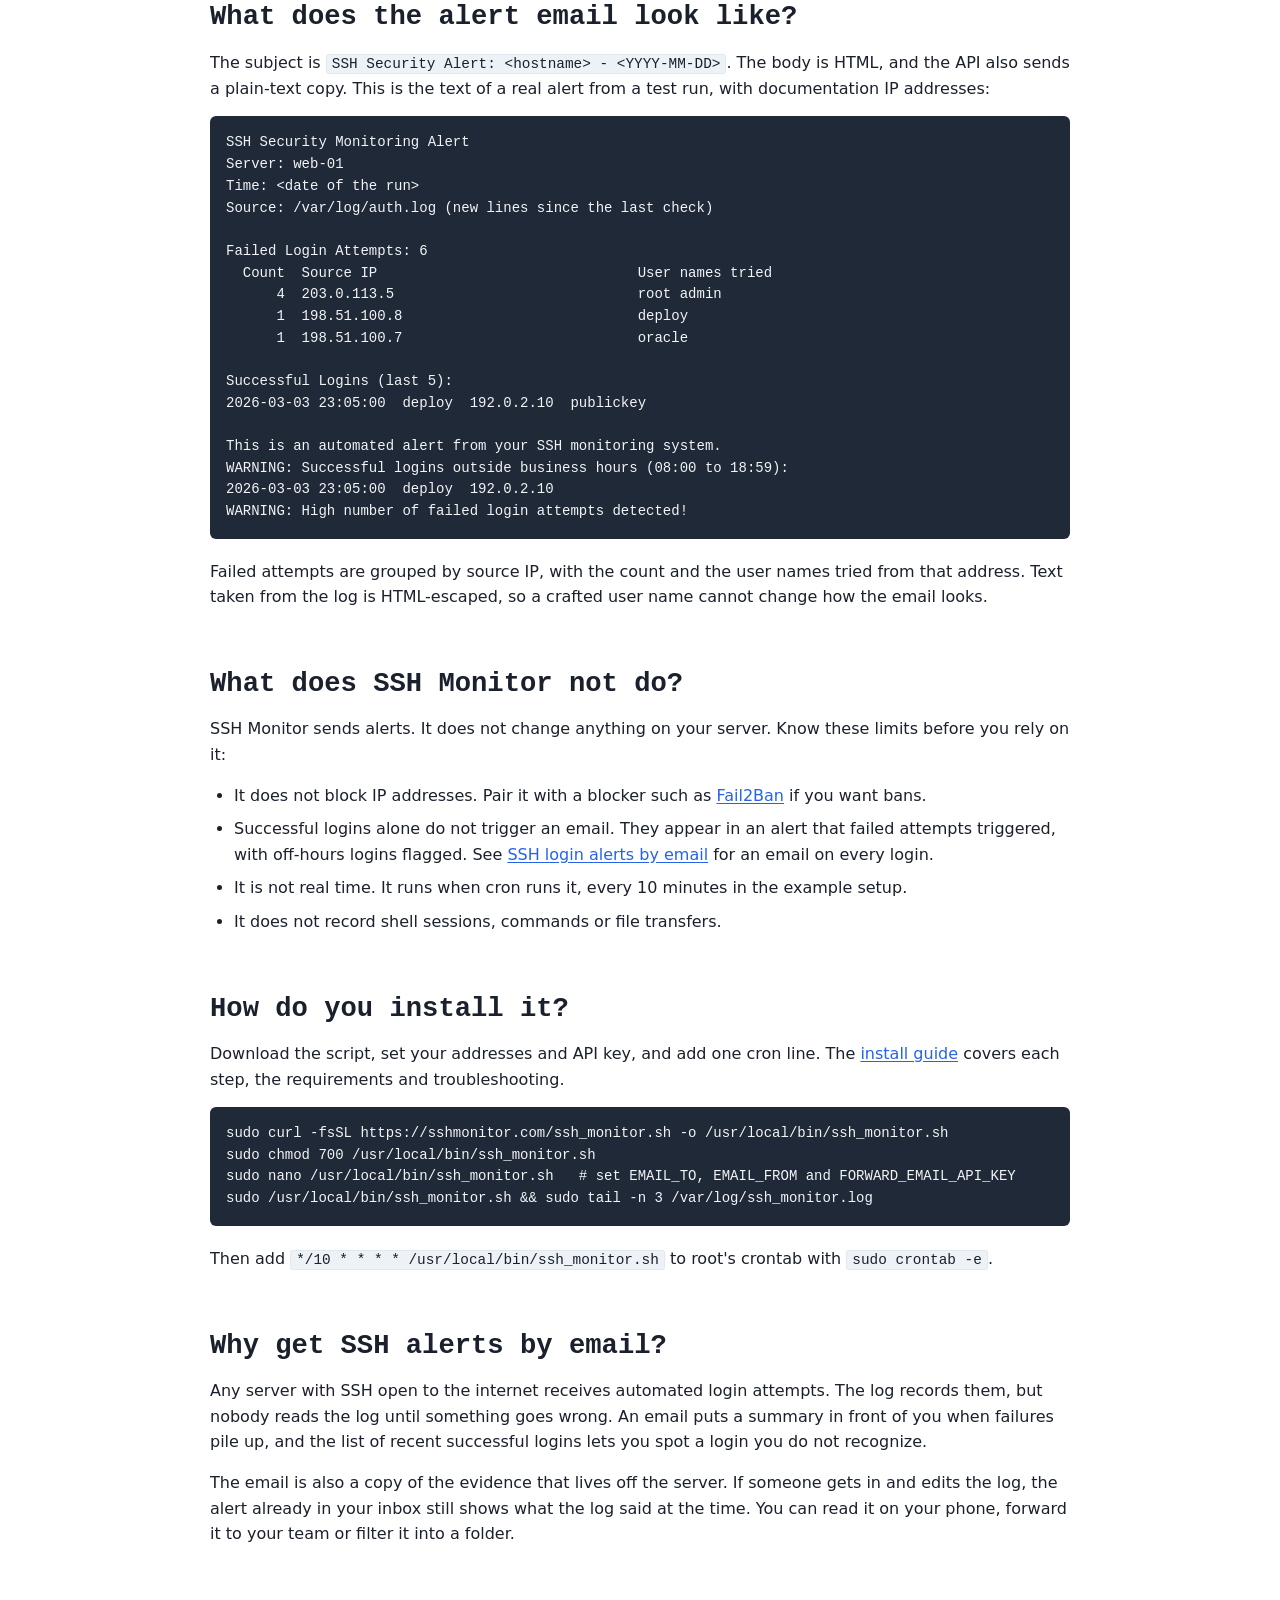
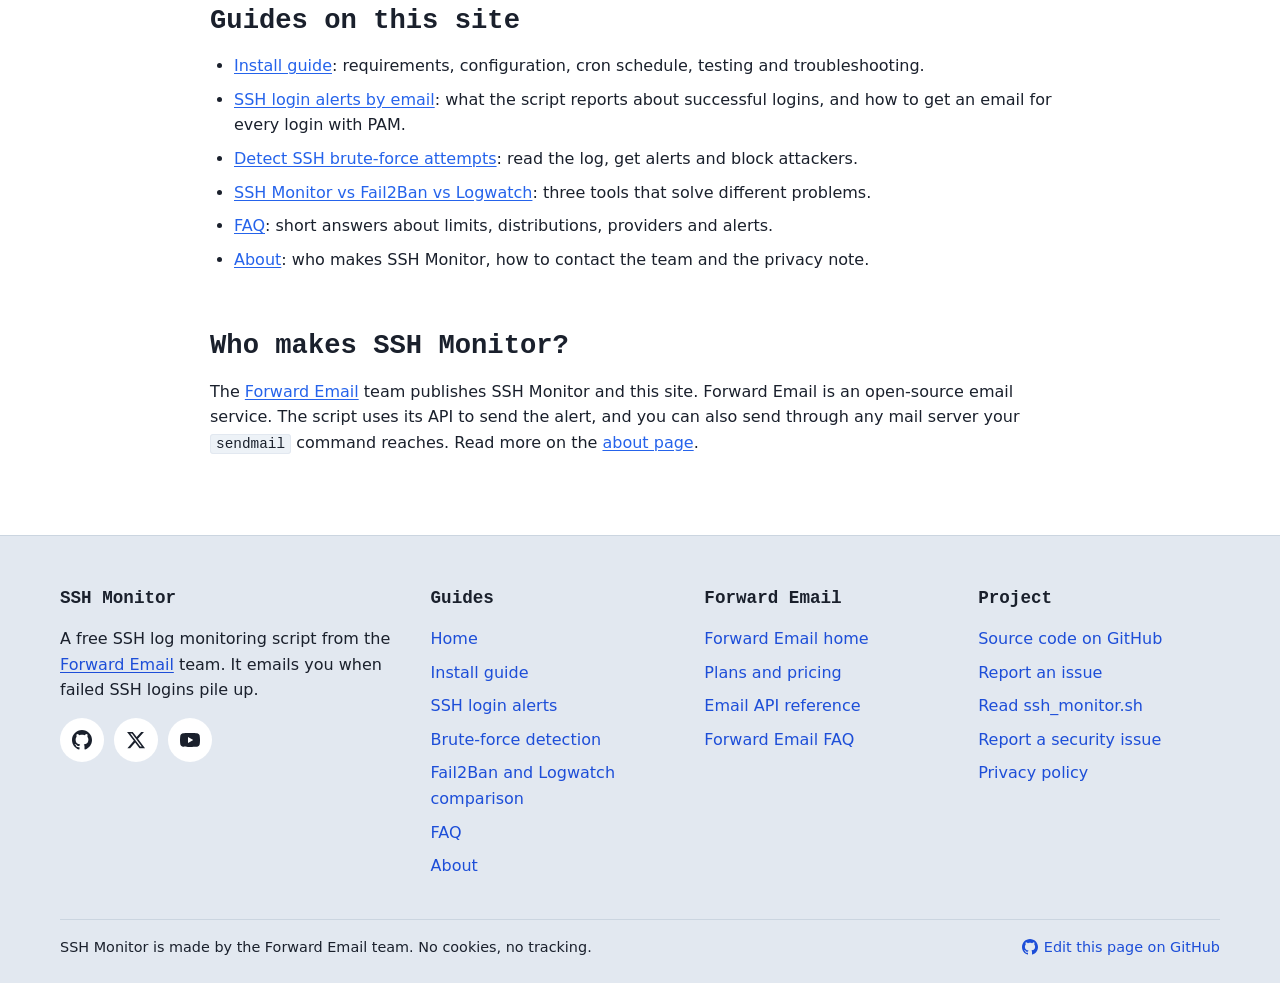
==== commit 0be09fef: "feat: split site into static guides and fix SEO, speed and script bugs Script - Read only new log li" ====
--- a/index.html
+++ b/index.html
@@ -1,346 +1,173 @@
 <!DOCTYPE html>
 <html lang="en">
 <head>
-    <link rel="preconnect" href="https://forwardemail.net">
-    <meta charset="UTF-8">
-    <meta name="viewport" content="width=device-width, initial-scale=1.0">
-    <title>SSH Monitoring | Real-time Security Alerts & Activity Tracking</title>
-    <meta name="description" content="Secure your servers with comprehensive SSH monitoring. Get real-time alerts for unauthorized access attempts, track user activity, and enhance your security posture.">
-    <meta name="keywords" content="SSH monitoring, SSH security monitoring, SSH access monitoring, SSH activity monitoring, SSH connection monitoring, SSH login monitoring, SSH security alerts">
-    <link rel="stylesheet" href="css/styles.css">
-    <link rel="stylesheet" href="css/seo-optimization.css">
-    <link rel="stylesheet" href="css/resources.css">
-    <link rel="stylesheet" href="css/citations-compact.css">
-    <link rel="stylesheet" href="css/enhanced-navigation.css">
-    <link rel="stylesheet" href="css/light-mode.css">
-    <link rel="stylesheet" href="css/light-mode-optimization.css">
-    <link rel="stylesheet" href="css/global-contrast-fix.css">
-    <link rel="stylesheet" href="css/light-mode-contrast-fix.css">
-    <link rel="stylesheet" href="css/edit-link.css">
-    <link rel="stylesheet" href="css/hero-text-fix.css">
-    <link rel="stylesheet" href="css/mobile-menu.css">
-    <link rel="stylesheet" href="css/mobile-header-fix.css">
-    <link rel="stylesheet" href="css/button-contrast-fix.css">
-    <!-- Favicon -->
-    <link rel="icon" href="images/favicon.ico" type="image/x-icon">
-    <script src="js/seo-optimization.js" defer></script>
-    <script src="js/script.js" defer></script>
-
+<meta charset="utf-8">
+<meta name="viewport" content="width=device-width, initial-scale=1">
+<meta http-equiv="Content-Security-Policy" content="default-src 'none'; connect-src 'self'; style-src 'self'; img-src 'self'; manifest-src 'self'; base-uri 'none'; form-action 'none'; upgrade-insecure-requests">
+<meta name="referrer" content="strict-origin-when-cross-origin">
+<title>SSH Monitor: Free SSH Login Alerts by Email</title>
+<meta name="description" content="Free Bash script that counts failed SSH login attempts in your auth log or journal and emails you a report through Forward Email.">
+<meta name="robots" content="index, follow, max-image-preview:large">
+<link rel="canonical" href="https://sshmonitor.com/">
+<link rel="alternate" type="text/markdown" href="/index.md" title="Free SSH Monitoring with Email Alerts (Markdown)">
+<meta name="theme-color" content="#1a365d">
+<link rel="icon" href="/favicon.ico" sizes="any">
+<link rel="icon" href="/images/icon.svg" type="image/svg+xml">
+<link rel="apple-touch-icon" href="/images/apple-touch-icon.png">
+<link rel="manifest" href="/site.webmanifest">
+<link rel="alternate" type="text/plain" href="/llms.txt" title="llms.txt">
+<link rel="stylesheet" href="/css/style.min.css">
+<meta property="og:type" content="website">
+<meta property="og:site_name" content="SSH Monitor">
+<meta property="og:locale" content="en_US">
+<meta property="og:title" content="SSH Monitor: Free SSH Login Alerts by Email">
+<meta property="og:description" content="Free Bash script that counts failed SSH login attempts in your auth log or journal and emails you a report through Forward Email.">
+<meta property="og:url" content="https://sshmonitor.com/">
+<meta property="og:image" content="https://sshmonitor.com/images/og-image.png">
+<meta property="og:image:type" content="image/png">
+<meta property="og:image:width" content="1200">
+<meta property="og:image:height" content="630">
+<meta property="og:image:alt" content="SSH Monitor: free SSH login alerts by email, from the Forward Email team">
+<meta name="twitter:card" content="summary_large_image">
+<meta name="twitter:site" content="@fwdemail">
+<meta name="twitter:title" content="SSH Monitor: Free SSH Login Alerts by Email">
+<meta name="twitter:description" content="Free Bash script that counts failed SSH login attempts in your auth log or journal and emails you a report through Forward Email.">
+<meta name="twitter:image" content="https://sshmonitor.com/images/og-image.png">
+<meta name="twitter:image:alt" content="SSH Monitor: free SSH login alerts by email, from the Forward Email team">
+<script type="application/ld+json">{"@context":"https://schema.org","@graph":[{"@type":"Organization","@id":"https://forwardemail.net/#organization","name":"Forward Email","url":"https://forwardemail.net","logo":"https://forwardemail.net/img/logo-square-180x180.png","sameAs":["https://github.com/forwardemail","https://x.com/fwdemail","https://www.youtube.com/forwardemail","https://www.reddit.com/r/forwardemail/"],"contactPoint":[{"@type":"ContactPoint","contactType":"customer support","email":"support@forwardemail.net","url":"https://forwardemail.net/en/faq"},{"@type":"ContactPoint","contactType":"security","email":"security@forwardemail.net","url":"https://forwardemail.net/en/security"}]},{"@type":"WebSite","@id":"https://sshmonitor.com/#website","url":"https://sshmonitor.com/","name":"SSH Monitor","description":"SSH Monitor is a free Bash script from the Forward Email team. It reads the new lines in your SSH log, counts failed login attempts and emails you a report through Forward Email when they pass a threshold.","inLanguage":"en","publisher":{"@id":"https://forwardemail.net/#organization"}},{"@type":"WebPage","@id":"https://sshmonitor.com/#webpage","url":"https://sshmonitor.com/","name":"Free SSH Monitoring with Email Alerts","description":"Free Bash script that counts failed SSH login attempts in your auth log or journal and emails you a report through Forward Email.","inLanguage":"en","isPartOf":{"@id":"https://sshmonitor.com/#website"},"publisher":{"@id":"https://forwardemail.net/#organization"},"primaryImageOfPage":{"@type":"ImageObject","url":"https://sshmonitor.com/images/og-image.png","width":1200,"height":630},"about":{"@id":"https://sshmonitor.com/#software"}},{"@type":"SoftwareApplication","@id":"https://sshmonitor.com/#software","name":"SSH Monitor","alternateName":"ssh_monitor.sh","description":"Bash script that reads new SSH log lines (auth.log, secure or the systemd journal), counts failed login attempts and emails a report through the Forward Email API or sendmail when a threshold is reached.","url":"https://sshmonitor.com/","applicationCategory":"SecurityApplication","operatingSystem":"Linux","downloadUrl":"https://sshmonitor.com/ssh_monitor.sh","installUrl":"https://sshmonitor.com/install/","softwareRequirements":"bash, awk, sed, GNU coreutils, curl or sendmail, cron","isAccessibleForFree":true,"offers":{"@type":"Offer","price":"0","priceCurrency":"USD"},"author":{"@id":"https://forwardemail.net/#organization"},"publisher":{"@id":"https://forwardemail.net/#organization"}}]}</script>
 </head>
 <body>
-    <header>
-        <div class="container">
-            <div class="header-content">
-                <div class="logo">
-                    <h1>SSHMonitor</h1>
-                </div>
-                <nav>
-                    <ul class="nav-links">
-                        <li><a href="#features">Features</a></li>
-                        <li><a href="#benefits">Benefits</a></li>
-                        <li><a href="#implementation">Implementation</a></li>
-                        <li><a href="#resources">Resources</a></li>
-                        <li><a href="#citations">References</a></li>
-                        <li><a href="https://forwardemail.net" class="btn-primary">Try Forward Email</a></li>
-                    </ul>
-                </nav>
-            </div>
+<!--email_off--><a class="skip-link" href="#main"><!--/email_off-->Skip to content</a>
+<header class="site-header">
+  <div class="container header-content">
+    <!--email_off--><a class="logo" href="/" aria-current="page"><!--/email_off-->SSHMonitor</a>
+    <nav aria-label="Main">
+      <ul class="nav-links"><li><!--email_off--><a href="/install/"><!--/email_off-->Install</a></li><li><!--email_off--><a href="/ssh-login-alerts/"><!--/email_off-->Login alerts</a></li><li><!--email_off--><a href="/ssh-brute-force-detection/"><!--/email_off-->Brute force</a></li><li><!--email_off--><a href="/fail2ban-vs-logwatch/"><!--/email_off-->Compare</a></li><li><!--email_off--><a href="/faq/"><!--/email_off-->FAQ</a></li><li><!--email_off--><a href="/about/"><!--/email_off-->About</a></li><li><!--email_off--><a href="https://forwardemail.net" class="btn-primary" rel="noopener"><!--/email_off-->Try Forward Email</a></li></ul>
+    </nav>
+  </div>
+</header>
+<main id="main">
+<div class="hero hero-home">
+  <div class="container hero-content">
+    
+    <h1>Free SSH Monitoring with Email Alerts</h1>
+    <p class="lead">SSH Monitor is a free Bash script from the Forward Email team. It reads the new lines in your SSH log, counts failed login attempts and emails you a report when they pass a threshold.</p>
+    <div class="cta-buttons"><!--email_off--><a href="/install/" class="btn-primary"><!--/email_off-->Install the script</a><!--email_off--><a href="https://forwardemail.net" class="btn-secondary" rel="noopener"><!--/email_off-->Learn about Forward Email</a></div>
+  </div>
+</div>
+<article class="container content">
+<h2 id="what-is-ssh-monitor">What is SSH Monitor?</h2>
+<p>SSH Monitor is <code>ssh_monitor.sh</code>, a single Bash script that you run from cron on a Linux server. Each run reads only the SSH log lines added since the last run, counts the failed login attempts in them and collects the successful logins. When the count reaches your threshold (5 by default), the script sends one HTML email through the <!--email_off--><a href="https://forwardemail.net/en/email-api" rel="noopener"><!--/email_off-->Forward Email API</a> or through your local <code>sendmail</code>.</p>
+<p>The script is free. It needs only standard tools (<code>bash</code>, <code>awk</code>, <code>sort</code>, <code>stat</code>) plus <code>curl</code> or a working <code>sendmail</code>. You can read every line of <!--email_off--><a href="https://github.com/forwardemail/sshmonitor.com/blob/main/ssh_monitor.sh" rel="noopener"><!--/email_off-->ssh_monitor.sh on GitHub</a> before you install it.</p>
+<h2 id="what-does-ssh-monitor-do">What does SSH Monitor do?</h2>
+<div class="card-grid">
+<div class="card">
+<h3 id="reads-only-new-lines">Reads only new lines</h3>
+<p>The script stores the log file's inode and byte offset in <code>/var/lib/ssh_monitor</code>, so each run reads only what sshd wrote since the last run. It notices log rotation and truncation.</p>
+</div>
+<div class="card">
+<h3 id="counts-failed-attempts">Counts failed attempts</h3>
+<p>It counts <code>Failed password</code>, <code>Failed publickey</code>, keyboard-interactive failures, PAM <code>authentication failure</code> lines, <code>Invalid user</code> and connections closed before login, and counts each attempt once.</p>
+</div>
+<div class="card">
+<h3 id="lists-recent-logins">Lists recent logins</h3>
+<p>The alert shows the last 5 successful logins, sorted by time, with the user, source IP and method (password or publickey).</p>
+</div>
+<div class="card">
+<h3 id="flags-off-hours-logins">Flags off-hours logins</h3>
+<p>Any successful login with a log time before 08:00 or after 18:59 gets its own warning in the email. You can change the hours.</p>
+</div>
+<div class="card">
+<h3 id="limits-alert-floods">Limits alert floods</h3>
+<p>After a sent alert, the script waits <code>LOCK_DURATION</code> seconds (3600 by default). Failures during that wait go into the next alert instead of being dropped.</p>
+</div>
+<div class="card">
+<h3 id="retries-failed-sends">Retries failed sends</h3>
+<p>If the API call or <code>sendmail</code> fails, the script does not start the cooldown and keeps the read position, so the next run tries again with the same lines.</p>
+</div>
+</div>
+<p>It works with <code>/var/log/auth.log</code> (Debian, Ubuntu), <code>/var/log/secure</code> (RHEL, Rocky, AlmaLinux, Fedora) and the systemd journal, in that order, and with both classic syslog and ISO 8601 timestamps.</p>
+<h2 id="what-does-the-alert-email-look-like">What does the alert email look like?</h2>
+<p>The subject is <code>SSH Security Alert: &lt;hostname&gt; - &lt;YYYY-MM-DD&gt;</code>. The body is HTML, and the API also sends a plain-text copy. This is the text of a real alert from a test run, with documentation IP addresses:</p>
+<pre data-lang="text" tabindex="0"><code class="language-text">SSH Security Monitoring Alert
+Server: web-01
+Time: &lt;date of the run&gt;
+Source: /var/log/auth.log (new lines since the last check)
+
+Failed Login Attempts: 6
+  Count  Source IP                               User names tried
+      4  203.0.113.5                             root admin
+      1  198.51.100.8                            deploy
+      1  198.51.100.7                            oracle
+
+Successful Logins (last 5):
+2026-03-03 23:05:00  deploy  192.0.2.10  publickey
+
+This is an automated alert from your SSH monitoring system.
+WARNING: Successful logins outside business hours (08:00 to 18:59):
+2026-03-03 23:05:00  deploy  192.0.2.10
+WARNING: High number of failed login attempts detected!</code></pre>
+<p>Failed attempts are grouped by source IP, with the count and the user names tried from that address. Text taken from the log is HTML-escaped, so a crafted user name cannot change how the email looks.</p>
+<h2 id="what-does-ssh-monitor-not-do">What does SSH Monitor not do?</h2>
+<p>SSH Monitor sends alerts. It does not change anything on your server. Know these limits before you rely on it:</p>
+<ul><li>It does not block IP addresses. Pair it with a blocker such as <!--email_off--><a href="/fail2ban-vs-logwatch/"><!--/email_off-->Fail2Ban</a> if you want bans.</li><li>Successful logins alone do not trigger an email. They appear in an alert that failed attempts triggered, with off-hours logins flagged. See <!--email_off--><a href="/ssh-login-alerts/"><!--/email_off-->SSH login alerts by email</a> for an email on every login.</li><li>It is not real time. It runs when cron runs it, every 10 minutes in the example setup.</li><li>It does not record shell sessions, commands or file transfers.</li></ul>
+<h2 id="how-do-you-install-it">How do you install it?</h2>
+<p>Download the script, set your addresses and API key, and add one cron line. The <!--email_off--><a href="/install/"><!--/email_off-->install guide</a> covers each step, the requirements and troubleshooting.</p>
+<pre data-lang="bash" tabindex="0"><code class="language-bash">sudo curl -fsSL https://sshmonitor.com/ssh_monitor.sh -o /usr/local/bin/ssh_monitor.sh
+sudo chmod 700 /usr/local/bin/ssh_monitor.sh
+sudo nano /usr/local/bin/ssh_monitor.sh   # set EMAIL_TO, EMAIL_FROM and FORWARD_EMAIL_API_KEY
+sudo /usr/local/bin/ssh_monitor.sh &amp;&amp; sudo tail -n 3 /var/log/ssh_monitor.log</code></pre>
+<p>Then add <code>*/10 * * * * /usr/local/bin/ssh_monitor.sh</code> to root's crontab with <code>sudo crontab -e</code>.</p>
+<h2 id="why-get-ssh-alerts-by-email">Why get SSH alerts by email?</h2>
+<p>Any server with SSH open to the internet receives automated login attempts. The log records them, but nobody reads the log until something goes wrong. An email puts a summary in front of you when failures pile up, and the list of recent successful logins lets you spot a login you do not recognize.</p>
+<p>The email is also a copy of the evidence that lives off the server. If someone gets in and edits the log, the alert already in your inbox still shows what the log said at the time. You can read it on your phone, forward it to your team or filter it into a folder.</p>
+<h2 id="guides-on-this-site">Guides on this site</h2>
+<ul><li><!--email_off--><a href="/install/"><!--/email_off-->Install guide</a>: requirements, configuration, cron schedule, testing and troubleshooting.</li><li><!--email_off--><a href="/ssh-login-alerts/"><!--/email_off-->SSH login alerts by email</a>: what the script reports about successful logins, and how to get an email for every login with PAM.</li><li><!--email_off--><a href="/ssh-brute-force-detection/"><!--/email_off-->Detect SSH brute-force attempts</a>: read the log, get alerts and block attackers.</li><li><!--email_off--><a href="/fail2ban-vs-logwatch/"><!--/email_off-->SSH Monitor vs Fail2Ban vs Logwatch</a>: three tools that solve different problems.</li><li><!--email_off--><a href="/faq/"><!--/email_off-->FAQ</a>: short answers about limits, distributions, providers and alerts.</li><li><!--email_off--><a href="/about/"><!--/email_off-->About</a>: who makes SSH Monitor, how to contact the team and the privacy note.</li></ul>
+<h2 id="who-makes-ssh-monitor">Who makes SSH Monitor?</h2>
+<p>The <!--email_off--><a href="https://forwardemail.net" rel="noopener"><!--/email_off-->Forward Email</a> team publishes SSH Monitor and this site. Forward Email is an open-source email service. The script uses its API to send the alert, and you can also send through any mail server your <code>sendmail</code> command reaches. Read more on the <!--email_off--><a href="/about/"><!--/email_off-->about page</a>.</p>
+</article>
+</main>
+<footer class="site-footer">
+  <div class="container">
+    <div class="footer-grid">
+      <div class="footer-column">
+        <p class="footer-title">SSH Monitor</p>
+        <p>A free SSH log monitoring script from the <!--email_off--><a href="https://forwardemail.net" rel="noopener"><!--/email_off-->Forward Email</a> team. It emails you when failed SSH logins pile up.</p>
+        <div class="social-links">
+          <!--email_off--><a href="https://github.com/forwardemail" rel="noopener"><!--/email_off--><svg xmlns="http://www.w3.org/2000/svg" viewBox="0 0 24 24" width="20" height="20" aria-hidden="true" focusable="false"><path d="M12 0c-6.626 0-12 5.373-12 12 0 5.302 3.438 9.8 8.207 11.387.599.111.793-.261.793-.577v-2.234c-3.338.726-4.033-1.416-4.033-1.416-.546-1.387-1.333-1.756-1.333-1.756-1.089-.745.083-.729.083-.729 1.205.084 1.839 1.237 1.839 1.237 1.07 1.834 2.807 1.304 3.492.997.107-.775.418-1.305.762-1.604-2.665-.305-5.467-1.334-5.467-5.931 0-1.311.469-2.381 1.236-3.221-.124-.303-.535-1.524.117-3.176 0 0 1.008-.322 3.301 1.23.957-.266 1.983-.399 3.003-.404 1.02.005 2.047.138 3.006.404 2.291-1.552 3.297-1.23 3.297-1.23.653 1.653.242 2.874.118 3.176.77.84 1.235 1.911 1.235 3.221 0 4.609-2.807 5.624-5.479 5.921.43.372.823 1.102.823 2.222v3.293c0 .319.192.694.801.576 4.765-1.589 8.199-6.086 8.199-11.386 0-6.627-5.373-12-12-12z"/></svg><span class="sr-only">Forward Email on GitHub</span></a>
+          <!--email_off--><a href="https://x.com/fwdemail" rel="noopener"><!--/email_off--><svg xmlns="http://www.w3.org/2000/svg" viewBox="0 0 24 24" width="20" height="20" aria-hidden="true" focusable="false"><path d="M18.244 2.25h3.308l-7.227 8.26 8.502 11.24H16.17l-5.214-6.817L4.99 21.75H1.68l7.73-8.835L1.254 2.25H8.08l4.713 6.231zm-1.161 17.52h1.833L7.084 4.126H5.117z"/></svg><span class="sr-only">Forward Email on X</span></a>
+          <!--email_off--><a href="https://www.youtube.com/forwardemail" rel="noopener"><!--/email_off--><svg xmlns="http://www.w3.org/2000/svg" viewBox="0 0 24 24" width="20" height="20" aria-hidden="true" focusable="false"><path d="M23.5 6.2a3 3 0 0 0-2.1-2.1C19.5 3.6 12 3.6 12 3.6s-7.5 0-9.4.5A3 3 0 0 0 .5 6.2 31 31 0 0 0 0 12a31 31 0 0 0 .5 5.8 3 3 0 0 0 2.1 2.1c1.9.5 9.4.5 9.4.5s7.5 0 9.4-.5a3 3 0 0 0 2.1-2.1A31 31 0 0 0 24 12a31 31 0 0 0-.5-5.8zM9.6 15.6V8.4l6.3 3.6-6.3 3.6z"/></svg><span class="sr-only">Forward Email on YouTube</span></a>
         </div>
-    </header>
-
-    <section class="hero">
-        <div class="container">
-            <div class="hero-content">
-                <h1>Secure Your Servers with Real-time SSH Monitoring</h1>
-                <p>Detect unauthorized access attempts, track user activity, and receive instant alerts for suspicious behavior with our comprehensive SSH monitoring solution.</p>
-                <div class="cta-buttons">
-                    <a href="#implementation" class="btn-primary">Get Started</a>
-                    <a href="https://forwardemail.net" class="btn-secondary">Learn About Forward Email</a>
-                </div>
-            </div>
-        </div>
-    </section>
-
-    <section id="features" class="features">
-        <div class="container">
-            <h2>Comprehensive SSH Monitoring Features</h2>
-            <div class="features-grid">
-                <div class="feature-card">
-                    <div class="feature-icon">
-                        <svg xmlns="http://www.w3.org/2000/svg" viewBox="0 0 24 24" width="48" height="48" fill="none" stroke="currentColor" stroke-width="2" stroke-linecap="round" stroke-linejoin="round">
-                            <path d="M12 22s8-4 8-10V5l-8-3-8 3v7c0 6 8 10 8 10z"></path>
-                        </svg>
-                    </div>
-                    <h3>Real-time Intrusion Detection</h3>
-                    <p>Monitor login attempts in real-time and receive immediate alerts for suspicious activities like brute force attacks or unauthorized access attempts.</p>
-                </div>
-                <div class="feature-card">
-                    <div class="feature-icon">
-                        <svg xmlns="http://www.w3.org/2000/svg" viewBox="0 0 24 24" width="48" height="48" fill="none" stroke="currentColor" stroke-width="2" stroke-linecap="round" stroke-linejoin="round">
-                            <path d="M22 12h-4l-3 9L9 3l-3 9H2"></path>
-                        </svg>
-                    </div>
-                    <h3>User Activity Tracking</h3>
-                    <p>Track and log all SSH sessions, commands executed, and file transfers to maintain a complete audit trail of server activity.</p>
-                </div>
-                <div class="feature-card">
-                    <div class="feature-icon">
-                        <svg xmlns="http://www.w3.org/2000/svg" viewBox="0 0 24 24" width="48" height="48" fill="none" stroke="currentColor" stroke-width="2" stroke-linecap="round" stroke-linejoin="round">
-                            <rect x="3" y="3" width="18" height="18" rx="2" ry="2"></rect>
-                            <line x1="3" y1="9" x2="21" y2="9"></line>
-                            <line x1="9" y1="21" x2="9" y2="9"></line>
-                        </svg>
-                    </div>
-                    <h3>Customizable Alerting</h3>
-                    <p>Configure alert thresholds and notification preferences to focus on the security events that matter most to your organization.</p>
-                </div>
-                <div class="feature-card">
-                    <div class="feature-icon">
-                        <svg xmlns="http://www.w3.org/2000/svg" viewBox="0 0 24 24" width="48" height="48" fill="none" stroke="currentColor" stroke-width="2" stroke-linecap="round" stroke-linejoin="round">
-                            <circle cx="12" cy="12" r="10"></circle>
-                            <line x1="12" y1="8" x2="12" y2="12"></line>
-                            <line x1="12" y1="16" x2="12.01" y2="16"></line>
-                        </svg>
-                    </div>
-                    <h3>Automated Response</h3>
-                    <p>Set up automated responses to security incidents, such as blocking IP addresses after multiple failed login attempts.</p>
-                </div>
-            </div>
-        </div>
-    </section>
-
-    <section id="benefits" class="benefits">
-        <div class="container">
-            <h2>Why Monitor SSH Activity?</h2>
-            <div class="benefits-content">
-                <div class="benefits-text">
-                    <h3>Prevent Unauthorized Access</h3>
-                    <p>SSH is a primary target for attackers seeking server access. According to <a href="https://www.ssh.com/academy/ssh/security" target="_blank">SSH.com</a>, servers face hundreds to thousands of break-in attempts daily, with SSH being a common attack vector.</p>
-
-                    <h3>Maintain Compliance</h3>
-                    <p>Many regulatory frameworks like PCI DSS, SOC 2, and HIPAA require monitoring of privileged access. SSH monitoring helps meet these compliance requirements by providing detailed audit trails of all server access.</p>
-
-                    <h3>Detect Insider Threats</h3>
-                    <p>Not all threats come from outside your organization. According to the <a href="https://www.verizon.com/business/resources/reports/dbir/" target="_blank">Verizon Data Breach Investigations Report</a>, approximately 34% of data breaches involve internal actors.</p>
-
-                    <h3>Reduce Mean Time to Resolution</h3>
-                    <p>When security incidents occur, rapid detection and response are critical. SSH monitoring provides the visibility needed to quickly identify and address security issues.</p>
-                </div>
-                <div class="benefits-image">
-                    <img src="images/ssh-benefits.jpg" alt="Forward Email service illustration">
-                </div>
-            </div>
-        </div>
-    </section>
-
-    <section id="implementation" class="implementation">
-        <div class="container">
-            <h2>Easy Implementation with Forward Email</h2>
-            <div class="implementation-content">
-                <h3>Ready-to-Use SSH Monitoring Script</h3>
-                <p>Below is a complete, production-ready Bash script for monitoring SSH login attempts and sending alerts via Forward Email. This script can be easily customized to fit your specific security requirements.</p>
-                <h3>Installation Instructions</h3>
-                <ol class="installation-steps">
-                  <li>
-<strong>Download the script:</strong> <a href="https://raw.githubusercontent.com/forwardemail/sshmonitor.com/refs/heads/main/ssh_monitor.sh" target="_blank">https://raw.githubusercontent.com/forwardemail/sshmonitor.com/refs/heads/main/ssh_monitor.sh</a>
-                  </li>
-                    <li>
-                        <strong>Save the script to your server:</strong>
-                        <div class="code-container">
-                            <pre class="shiki-code" data-language="bash">sudo nano /usr/local/bin/ssh_monitor.sh</pre>
-                        </div>
-                        <p>Paste the script above and save the file.</p>
-                    </li>
-                    <li>
-                        <strong>Make the script executable:</strong>
-                        <div class="code-container">
-                            <pre class="shiki-code" data-language="bash">sudo chmod +x /usr/local/bin/ssh_monitor.sh</pre>
-                        </div>
-                    </li>
-                    <li>
-                        <strong>Configure the script:</strong>
-                        <p>Edit the configuration variables at the top of the script to match your environment:</p>
-                        <ul>
-                            <li>Set <code>EMAIL_TO</code> to your administrator email address</li>
-                            <li>Set <code>EMAIL_FROM</code> to your alert sender address</li>
-                            <li>Get an API key from <a href="https://forwardemail.net/my-account/security">Forward Email</a> and set <code>FORWARD_EMAIL_API_KEY</code></li>
-                        </ul>
-                    </li>
-                    <li>
-                        <strong>Set up a cron job to run the script periodically:</strong>
-                        <pre><code>sudo crontab -e</code></pre>
-                        <p>Add the following line to run the script every 10 minutes:</p>
-                        <pre><code>*/10 * * * * /usr/local/bin/ssh_monitor.sh</code></pre>
-                    </li>
-                    <li>
-                        <strong>Test the script:</strong>
-                        <pre><code>sudo /usr/local/bin/ssh_monitor.sh</code></pre>
-                        <p>Check the log file to verify it's working:</p>
-                        <pre><code>tail /var/log/ssh_monitor.log</code></pre>
-                    </li>
-                </ol>
-            </div>
-        </div>
-    </section>
-
-    <section id="resources" class="resources">
-        <div class="container">
-            <h2>SSH Monitoring Tools &amp; Resources</h2>
-            <div class="resources-content">
-                <h3>Recommended Tools</h3>
-                <p>Below is a curated list of popular tools for SSH monitoring and security:</p>
-
-                <div class="tools-grid">
-                    <div class="tool-card">
-                        <h4>Fail2ban</h4>
-                        <p>Ban hosts that cause multiple authentication errors.</p>
-                        <a href="https://github.com/fail2ban/fail2ban" class="tool-link">GitHub Repository</a>
-                    </div>
-                    <div class="tool-card">
-                        <h4>SSHGuard</h4>
-                        <p>Protects hosts from brute-force attacks against SSH and other services.</p>
-                        <a href="https://github.com/SSHGuard/sshguard" class="tool-link">GitHub Repository</a>
-                    </div>
-                    <div class="tool-card">
-                        <h4>CrowdSec</h4>
-                        <p>Behavior detection engine and collaborative IP reputation system.</p>
-                        <a href="https://github.com/crowdsecurity/crowdsec" class="tool-link">GitHub Repository</a>
-                    </div>
-                    <div class="tool-card">
-                        <h4>OSSEC</h4>
-                        <p>Host-based Intrusion Detection System with SSH monitoring capabilities.</p>
-                        <a href="https://github.com/ossec/ossec-hids" class="tool-link">GitHub Repository</a>
-                    </div>
-                </div>
-
-                <h3>Additional Resources</h3>
-                <ul class="resources-list">
-                    <li><a href="https://github.com/denyhosts/denyhosts">DenyHosts</a> - SSH server access control and monitoring</li>
-                    <li><a href="https://github.com/logwatch/logwatch">Logwatch</a> - Customizable log analysis system</li>
-                    <li><a href="https://github.com/monit/monit">Monit</a> - Utility for monitoring services on a Unix system</li>
-                </ul>
-
-                <div class="integration-note">
-                    <h3>Integration with Forward Email</h3>
-                    <p>All of these tools can be configured to send alerts through Forward Email's SMTP service or HTTP API. This provides:</p>
-                    <ul>
-                        <li>High deliverability for critical security notifications</li>
-                        <li>Reliable email delivery for automated alerts</li>
-                        <li>Simple integration with existing monitoring infrastructure</li>
-                        <li>Cost-effective solution at only $3000/year fixed pricing</li>
-                    </ul>
-                    <p>For implementation examples, refer to the SSH monitoring script provided above.</p>
-                    <a href="https://forwardemail.net" class="btn-primary">Learn More About Forward Email</a>
-                </div>
-            </div>
-        </div>
-    </section>
-
-    <section id="email-alerts" class="email-alerts">
-        <div class="container">
-            <h2>SSH Security Alert Notifications</h2>
-            <p>Receive immediate notifications when suspicious SSH activity is detected. Our system sends real-time alerts for login failures, unusual access patterns, and potential security breaches.</p>
-            <div class="alert-features">
-                <div class="alert-feature">
-                    <h3>Real-time Monitoring</h3>
-                    <p>Get instant notifications of suspicious SSH activity as it happens, not hours or days later.</p>
-                </div>
-                <div class="alert-feature">
-                    <h3>Customizable Rules</h3>
-                    <p>Define what constitutes suspicious activity based on your organization's security policies.</p>
-                </div>
-                <div class="alert-feature">
-                    <h3>Detailed Reports</h3>
-                    <p>Receive comprehensive information about each security event, including IP addresses, usernames, and timestamps.</p>
-                </div>
-            </div>
-            <!-- Demo button will be inserted here by JavaScript -->
-        </div>
-    </section>
-
-    <section id="citations" class="citations-compact">
-        <div class="container">
-            <h3>Citations & References</h3>
-            <ol>
-                <li id="citation-1">Fail2ban. (2025). <em>Fail2ban Documentation</em>. Retrieved April 6, 2025, from <a href="https://github.com/fail2ban/fail2ban" target="_blank">https://github.com/fail2ban/fail2ban</a></li>
-                <li id="citation-2">Forward Email. (2025). <em>API Documentation</em>. Retrieved April 6, 2025, from <a href="https://forwardemail.net/api" target="_blank">https://forwardemail.net/api</a></li>
-                <li id="citation-3">NIST. (2024). <em>Guide to SSH Implementation</em>. National Institute of Standards and Technology. Retrieved April 6, 2025.</li>
-            </ol>
-        </div>
-    </section>
-
-    <footer>
-        <div class="container">
-            <div class="footer-content">
-                <div class="footer-logo">
-                    <h2>SSHMonitor</h2>
-                </div>
-                <div class="footer-grid">
-                    <div class="footer-column">
-                        <h3>Quick Links</h3>
-                        <ul>
-                            <li><a href="#features">Features</a></li>
-                            <li><a href="#benefits">Benefits</a></li>
-                            <li><a href="#implementation">Implementation</a></li>
-                            <li><a href="#resources">Resources</a></li>
-                            <li><a href="#citations">References</a></li>
-                        </ul>
-                    </div>
-                    <div class="footer-column">
-                        <h3>Resources</h3>
-                        <ul>
-                            <li><a href="https://github.com/fail2ban/fail2ban">Fail2ban</a></li>
-                            <li><a href="https://github.com/SSHGuard/sshguard">SSHGuard</a></li>
-                            <li><a href="https://github.com/crowdsecurity/crowdsec">CrowdSec</a></li>
-                            <li><a href="https://github.com/ossec/ossec-hids">OSSEC</a></li>
-                        </ul>
-                    </div>
-                    <div class="footer-column">
-                        <h3>Forward Email</h3>
-                        <ul>
-                            <li><a href="https://forwardemail.net">Homepage</a></li>
-                            <li><a href="https://forwardemail.net/pricing">Pricing</a></li>
-                            <li><a href="https://forwardemail.net/faq">FAQ</a></li>
-                            <li><a href="https://forwardemail.net/api">API Documentation</a></li>
-                        </ul>
-                    </div>
-                    <div class="footer-column">
-                        <h3>Contact</h3>
-                        <p>For more information about SSH monitoring and email alerts, visit <a href="https://forwardemail.net">Forward Email</a>.</p>
-                        <div class="social-links">
-                            <a href="https://github.com/forwardemail" title="GitHub"><svg xmlns="http://www.w3.org/2000/svg" viewBox="0 0 24 24"><path d="M12 0c-6.626 0-12 5.373-12 12 0 5.302 3.438 9.8 8.207 11.387.599.111.793-.261.793-.577v-2.234c-3.338.726-4.033-1.416-4.033-1.416-.546-1.387-1.333-1.756-1.333-1.756-1.089-.745.083-.729.083-.729 1.205.084 1.839 1.237 1.839 1.237 1.07 1.834 2.807 1.304 3.492.997.107-.775.418-1.305.762-1.604-2.665-.305-5.467-1.334-5.467-5.931 0-1.311.469-2.381 1.236-3.221-.124-.303-.535-1.524.117-3.176 0 0 1.008-.322 3.301 1.23.957-.266 1.983-.399 3.003-.404 1.02.005 2.047.138 3.006.404 2.291-1.552 3.297-1.23 3.297-1.23.653 1.653.242 2.874.118 3.176.77.84 1.235 1.911 1.235 3.221 0 4.609-2.807 5.624-5.479 5.921.43.372.823 1.102.823 2.222v3.293c0 .319.192.694.801.576 4.765-1.589 8.199-6.086 8.199-11.386 0-6.627-5.373-12-12-12z"/></svg></a>
-                            <a href="https://x.com/fwdemail" title="X"><svg xmlns="http://www.w3.org/2000/svg" viewBox="0 0 24 24"><style>.x-logo { fill: #000000; }</style><path class="x-logo" d="M18.244 2.25h3.308l-7.227 8.26 8.502 11.24H16.17l-5.214-6.817L4.99 21.75H1.68l7.73-8.835L1.254 2.25H8.08l4.713 6.231zm-1.161 17.52h1.833L7.084 4.126H5.117z"/></svg></a>
-                        </div>
-                    </div>
-                </div>
-            </div>
-            <div class="footer-bottom">
-                <p>&copy; 2025 SSHMonitor. All rights reserved.</p>
-                <a href="https://github.com/forwardemail/sshmonitor.com" class="edit-link">
-                    <svg xmlns="http://www.w3.org/2000/svg" viewBox="0 0 24 24" width="16" height="16">
-                        <path d="M12 0c-6.626 0-12 5.373-12 12 0 5.302 3.438 9.8 8.207 11.387.599.111.793-.261.793-.577v-2.234c-3.338.726-4.033-1.416-4.033-1.416-.546-1.387-1.333-1.756-1.333-1.756-1.089-.745.083-.729.083-.729 1.205.084 1.839 1.237 1.839 1.237 1.07 1.834 2.807 1.304 3.492.997.107-.775.418-1.305.762-1.604-2.665-.305-5.467-1.334-5.467-5.931 0-1.311.469-2.381 1.236-3.221-.124-.303-.535-1.524.117-3.176 0 0 1.008-.322 3.301 1.23.957-.266 1.983-.399 3.003-.404 1.02.005 2.047.138 3.006.404 2.291-1.552 3.297-1.23 3.297-1.23.653 1.653.242 2.874.118 3.176.77.84 1.235 1.911 1.235 3.221 0 4.609-2.807 5.624-5.479 5.921.43.372.823 1.102.823 2.222v3.293c0 .319.192.694.801.576 4.765-1.589 8.199-6.086 8.199-11.386 0-6.627-5.373-12-12-12z"/>
-                    </svg>
-                    Edit this page
-                </a>
-            </div>
-        </div>
-    </footer>
-
-    <script>
-        // Add copy functionality to code blocks
-        document.querySelectorAll('.copy-button').forEach(button => {
-            button.addEventListener('click', () => {
-                const codeBlock = button.closest('.code-block, .github-code-container').querySelector('code, pre');
-                const textToCopy = codeBlock.textContent;
-
-                navigator.clipboard.writeText(textToCopy).then(() => {
-                    button.textContent = 'Copied!';
-                    setTimeout(() => {
-                        button.textContent = 'Copy';
-                    }, 2000);
-                });
-            });
-        });
-    </script>
+      </div>
+      <div class="footer-column">
+        <p class="footer-title">Guides</p>
+        <ul><li><!--email_off--><a href="/"><!--/email_off-->Home</a></li><li><!--email_off--><a href="/install/"><!--/email_off-->Install guide</a></li><li><!--email_off--><a href="/ssh-login-alerts/"><!--/email_off-->SSH login alerts</a></li><li><!--email_off--><a href="/ssh-brute-force-detection/"><!--/email_off-->Brute-force detection</a></li><li><!--email_off--><a href="/fail2ban-vs-logwatch/"><!--/email_off-->Fail2Ban and Logwatch comparison</a></li><li><!--email_off--><a href="/faq/"><!--/email_off-->FAQ</a></li><li><!--email_off--><a href="/about/"><!--/email_off-->About</a></li></ul>
+      </div>
+      <div class="footer-column">
+        <p class="footer-title">Forward Email</p>
+        <ul>
+          <li><!--email_off--><a href="https://forwardemail.net" rel="noopener"><!--/email_off-->Forward Email home</a></li>
+          <li><!--email_off--><a href="https://forwardemail.net/en/pricing" rel="noopener"><!--/email_off-->Plans and pricing</a></li>
+          <li><!--email_off--><a href="https://forwardemail.net/en/email-api" rel="noopener"><!--/email_off-->Email API reference</a></li>
+          <li><!--email_off--><a href="https://forwardemail.net/en/faq" rel="noopener"><!--/email_off-->Forward Email FAQ</a></li>
+        </ul>
+      </div>
+      <div class="footer-column">
+        <p class="footer-title">Project</p>
+        <ul>
+          <li><!--email_off--><a href="https://github.com/forwardemail/sshmonitor.com" rel="noopener"><!--/email_off-->Source code on GitHub</a></li>
+          <li><!--email_off--><a href="https://github.com/forwardemail/sshmonitor.com/issues" rel="noopener"><!--/email_off-->Report an issue</a></li>
+          <li><!--email_off--><a href="https://github.com/forwardemail/sshmonitor.com/blob/main/ssh_monitor.sh" rel="noopener"><!--/email_off-->Read ssh_monitor.sh</a></li>
+          <li><!--email_off--><a href="https://forwardemail.net/en/security" rel="noopener"><!--/email_off-->Report a security issue</a></li>
+          <li><!--email_off--><a href="/about/#privacy-note"><!--/email_off-->Privacy policy</a></li>
+        </ul>
+      </div>
+    </div>
+    <div class="footer-bottom">
+      <p>SSH Monitor is made by the Forward Email team. No cookies, no tracking.</p>
+      <!--email_off--><a href="https://github.com/forwardemail/sshmonitor.com/blob/main/src/pages/index.md" class="edit-link" rel="noopener"><!--/email_off--><svg xmlns="http://www.w3.org/2000/svg" viewBox="0 0 24 24" width="20" height="20" aria-hidden="true" focusable="false"><path d="M12 0c-6.626 0-12 5.373-12 12 0 5.302 3.438 9.8 8.207 11.387.599.111.793-.261.793-.577v-2.234c-3.338.726-4.033-1.416-4.033-1.416-.546-1.387-1.333-1.756-1.333-1.756-1.089-.745.083-.729.083-.729 1.205.084 1.839 1.237 1.839 1.237 1.07 1.834 2.807 1.304 3.492.997.107-.775.418-1.305.762-1.604-2.665-.305-5.467-1.334-5.467-5.931 0-1.311.469-2.381 1.236-3.221-.124-.303-.535-1.524.117-3.176 0 0 1.008-.322 3.301 1.23.957-.266 1.983-.399 3.003-.404 1.02.005 2.047.138 3.006.404 2.291-1.552 3.297-1.23 3.297-1.23.653 1.653.242 2.874.118 3.176.77.84 1.235 1.911 1.235 3.221 0 4.609-2.807 5.624-5.479 5.921.43.372.823 1.102.823 2.222v3.293c0 .319.192.694.801.576 4.765-1.589 8.199-6.086 8.199-11.386 0-6.627-5.373-12-12-12z"/></svg> Edit this page on GitHub</a>
+    </div>
+  </div>
+</footer>
 </body>
 </html>
--- a/css/style.min.css
+++ b/css/style.min.css
@@ -0,0 +1 @@
+:root{--nav-bg:#1a365d;--nav-text:#fff;--nav-hover:#90cdf4;--hero-from:#34495e;--hero-to:#2c3e50;--text:#1a202c;--text-muted:#4a5568;--heading:#1a202c;--link:#2563eb;--link-hover:#1e40af;--btn-bg:#2563eb;--btn-hover:#1e40af;--light-bg:#edf2f7;--card-bg:#fff;--border:#cbd5e0;--footer-bg:#e2e8f0;--footer-link:#1d4ed8;--code-bg:#1f2937;--code-text:#f3f4f6;--radius:4px;--shadow:0 4px 6px rgba(0,0,0,0.1);--mono:ui-monospace,SFMono-Regular,Menlo,Consolas,"Liberation Mono",monospace;--sans:system-ui,-apple-system,"Segoe UI",Roboto,"Helvetica Neue",Arial,sans-serif}*{box-sizing:border-box;margin:0;padding:0}html{scroll-behavior:smooth}body{background-color:#fff;color:var(--text);font-family:var(--sans);line-height:1.6}img,svg{max-width:100%;height:auto}h1,h2,h3,h4{color:var(--heading);font-family:var(--mono);font-weight:700;line-height:1.3;margin-bottom:15px}p{margin-bottom:15px}a{color:var(--link);text-decoration:none}a:hover{color:var(--link-hover);text-decoration:underline}a:focus-visible,button:focus-visible{outline:3px solid #f59e0b;outline-offset:2px}.container{width:100%;max-width:1200px;margin:0 auto;padding:0 20px}.sr-only{position:absolute;width:1px;height:1px;padding:0;margin:-1px;overflow:hidden;clip:rect(0,0,0,0);white-space:nowrap;border:0}.skip-link{position:absolute;left:8px;top:-60px;z-index:200;background:#fff;color:var(--nav-bg);padding:8px 12px;border-radius:var(--radius);font-weight:700}.skip-link:focus{top:8px}.btn-primary,.btn-secondary{display:inline-block;padding:12px 24px;border-radius:var(--radius);font-weight:600;text-align:center}.btn-primary{background-color:var(--btn-bg);color:#fff}.btn-primary:hover{background-color:var(--btn-hover);color:#fff;text-decoration:none}.btn-secondary{border:2px solid #fff;color:#fff}.btn-secondary:hover{background-color:rgba(255,255,255,0.2);color:#fff;text-decoration:none}.site-header{position:sticky;top:0;z-index:100;background-color:var(--nav-bg);box-shadow:var(--shadow);padding:12px 0}.header-content{display:flex;align-items:center;justify-content:space-between;gap:16px}.logo{color:var(--nav-text);font-family:var(--mono);font-size:1.6rem;font-weight:700;white-space:nowrap}.logo:hover{color:var(--nav-text);text-decoration:none}.nav-links{display:flex;flex-wrap:wrap;align-items:center;justify-content:flex-end;gap:4px 6px;list-style:none}.nav-links a{display:block;color:var(--nav-text);font-weight:500;padding:8px 10px;border-radius:var(--radius)}.nav-links a:hover,.nav-links a[aria-current="page"]{background-color:rgba(255,255,255,0.12);color:var(--nav-hover);text-decoration:none}.nav-links .btn-primary{padding:8px 16px;color:#fff}.nav-links .btn-primary:hover{background-color:var(--btn-hover);color:#fff}.hero{background:linear-gradient(135deg,var(--hero-from) 0%,var(--hero-to) 100%);color:#fff;padding:56px 0}.hero-home{padding:96px 0;text-align:center}.hero-content{max-width:900px}.hero-home .hero-content{margin:0 auto}.hero h1{color:#fff;font-size:2.4rem;margin-bottom:20px}.hero .lead{color:#fff;font-size:1.15rem;margin-bottom:0}.hero .lead a{color:#bfdbfe;text-decoration:underline}.cta-buttons{display:flex;flex-wrap:wrap;justify-content:center;gap:20px;margin-top:36px}.breadcrumbs ol{display:flex;flex-wrap:wrap;list-style:none;margin-bottom:12px;font-size:0.9rem}.breadcrumbs li + li::before{content:"/";padding:0 8px;color:#cbd5e0}.breadcrumbs a{color:#bfdbfe}.breadcrumbs span{color:#fff}.content{max-width:900px;padding-top:48px;padding-bottom:64px}.content h2{font-size:1.7rem;margin-top:48px;padding-top:8px;scroll-margin-top:96px}.content h2:first-child{margin-top:0}.content h3{font-size:1.2rem;margin-top:28px;scroll-margin-top:96px}.content ul,.content ol{margin:0 0 18px 24px}.content li{margin-bottom:8px}.content a,.footer-column p a{text-decoration:underline;text-underline-offset:2px}.content code{font-family:var(--mono);font-size:0.9em;background-color:var(--light-bg);border:1px solid #e2e8f0;border-radius:3px;padding:1px 5px;overflow-wrap:anywhere}.content pre{background-color:var(--code-bg);color:var(--code-text);border-radius:6px;margin:0 0 20px;padding:16px;overflow-x:auto;font-size:0.875rem;line-height:1.55}.content pre code{background:none;border:0;padding:0;color:inherit;font-size:inherit;overflow-wrap:normal}.content pre:focus-visible{outline:3px solid #f59e0b}.table-container{overflow-x:auto;margin:0 0 20px}caption{caption-side:top;text-align:left;font-weight:600;padding:0 0 8px}table{width:100%;border-collapse:collapse;border:1px solid var(--border);font-size:0.95rem}th,td{border:1px solid var(--border);padding:10px 12px;text-align:left;vertical-align:top}thead th{background-color:var(--nav-bg);color:#fff}table.wide{min-width:50rem}th code,td code{white-space:nowrap}tbody th{background-color:#f7fafc;font-weight:600}tbody tr:nth-child(even) td{background-color:#f7fafc}.card-grid{display:grid;grid-template-columns:repeat(auto-fit,minmax(240px,1fr));gap:20px;margin:8px 0 28px}.card{background-color:var(--card-bg);border:1px solid var(--border);border-radius:var(--radius);box-shadow:var(--shadow);padding:24px}.card h3{margin-top:0;font-size:1.1rem}.card p:last-child{margin-bottom:0}.site-footer{background-color:var(--footer-bg);border-top:1px solid var(--border);color:var(--text);padding:48px 0 24px}.footer-grid{display:grid;grid-template-columns:1.4fr 1fr 1fr 1fr;gap:32px;margin-bottom:32px}.footer-title{font-family:var(--mono);font-size:1.1rem;font-weight:700;margin-bottom:14px}.footer-column ul{list-style:none}.footer-column li{margin-bottom:8px}.footer-column a,.footer-bottom a{color:var(--footer-link)}.social-links{display:flex;gap:10px;margin-top:12px}.social-links a{display:inline-flex;align-items:center;justify-content:center;width:44px;height:44px;border-radius:50%;background-color:#fff;color:var(--text)}.social-links a:hover{background-color:#cbd5e0}.social-links svg,.edit-link svg{fill:currentColor}.footer-bottom{display:flex;flex-wrap:wrap;align-items:center;justify-content:space-between;gap:10px;border-top:1px solid var(--border);padding-top:16px;font-size:0.9rem}.footer-bottom p{margin:0}.edit-link{display:inline-flex;align-items:center;gap:6px}.edit-link svg{width:16px;height:16px}@media (max-width:992px){.footer-grid{grid-template-columns:1fr 1fr}}@media (max-width:860px){.header-content{flex-direction:column;align-items:flex-start;gap:8px}.nav-links{justify-content:flex-start}.site-header{position:static}}@media (max-width:600px){.container{padding:0 16px}.logo{font-size:1.35rem}.nav-links a{padding:6px 8px;font-size:0.95rem}.hero,.hero-home{padding:40px 0}.hero h1{font-size:1.7rem}.hero .lead{font-size:1.05rem}.cta-buttons{flex-direction:column;align-items:stretch}.content h2{font-size:1.4rem}.footer-grid{grid-template-columns:1fr}}@media print{.site-header,.site-footer,.cta-buttons,.sr-only{position:absolute;width:1px;height:1px;padding:0;margin:-1px;overflow:hidden;clip:rect(0,0,0,0);white-space:nowrap;border:0}.skip-link{display:none}.hero{background:none;color:#000}.hero h1,.hero .lead{color:#000}}
